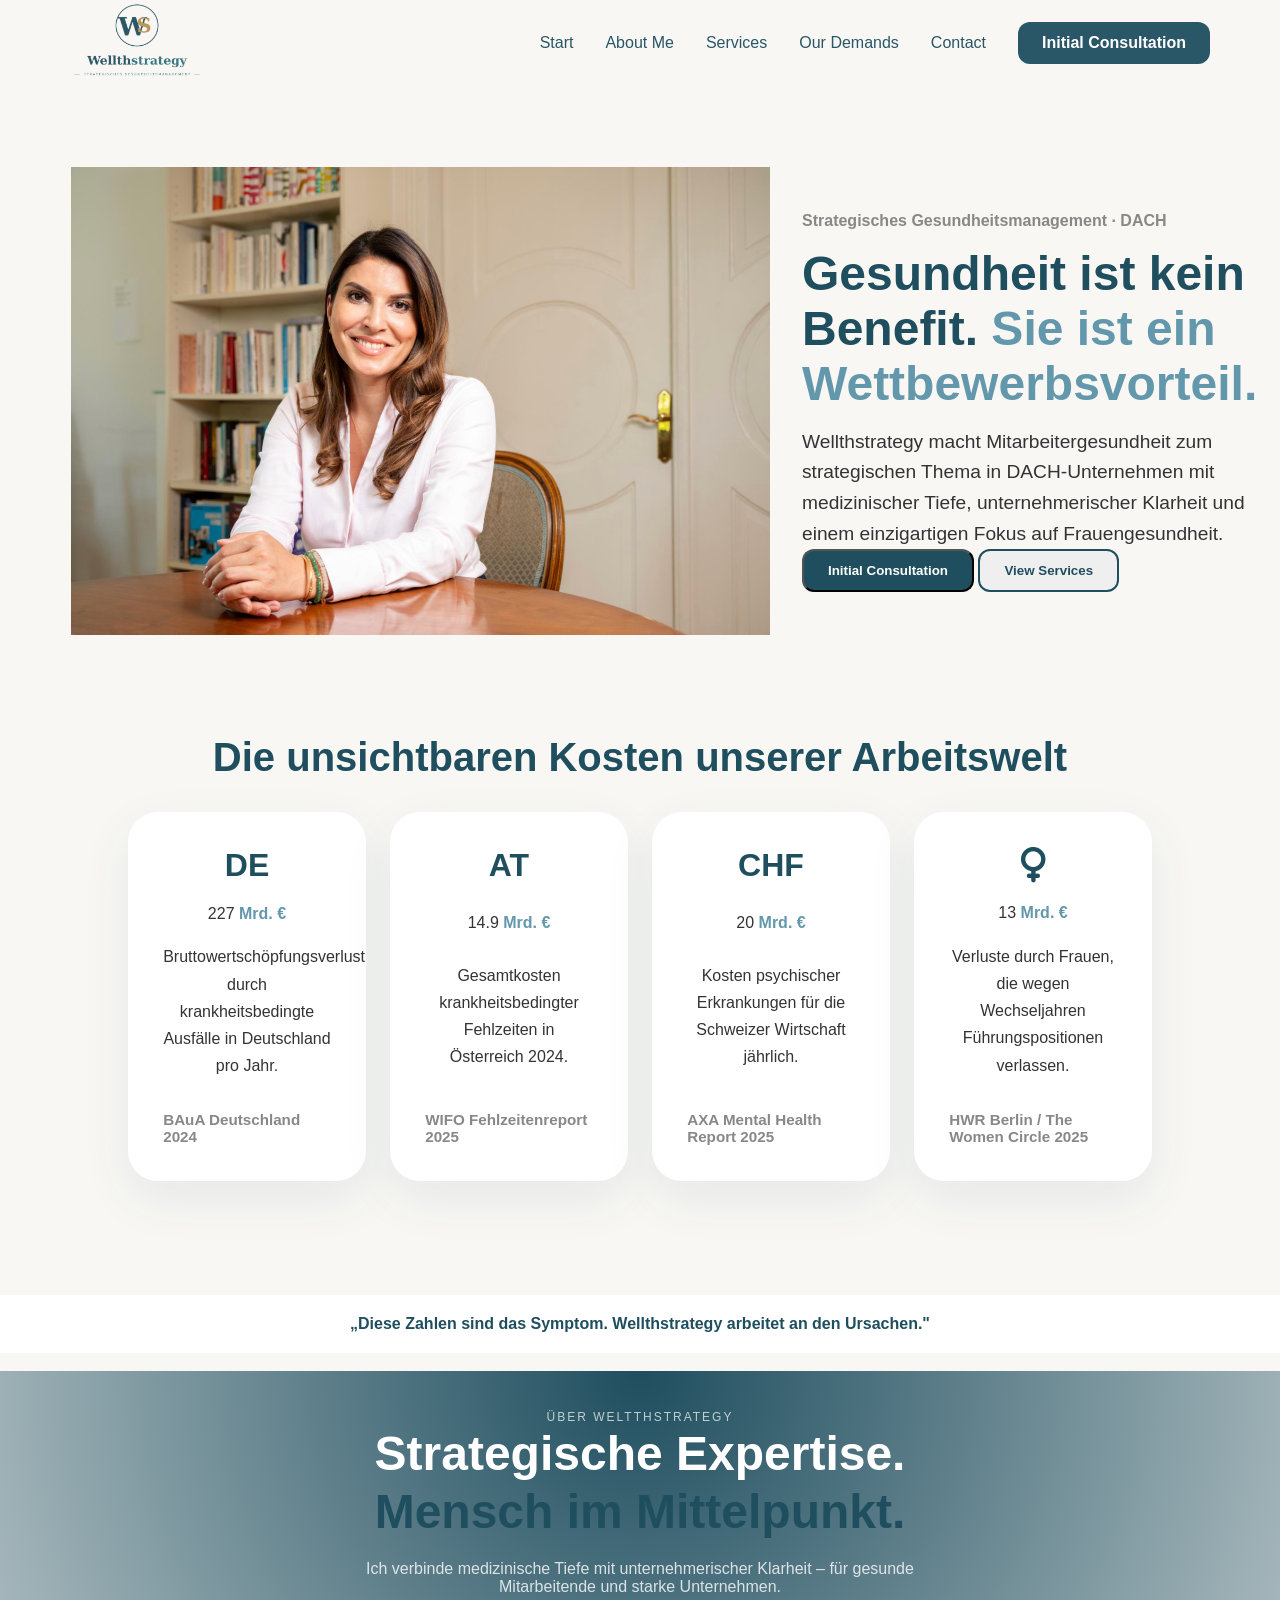
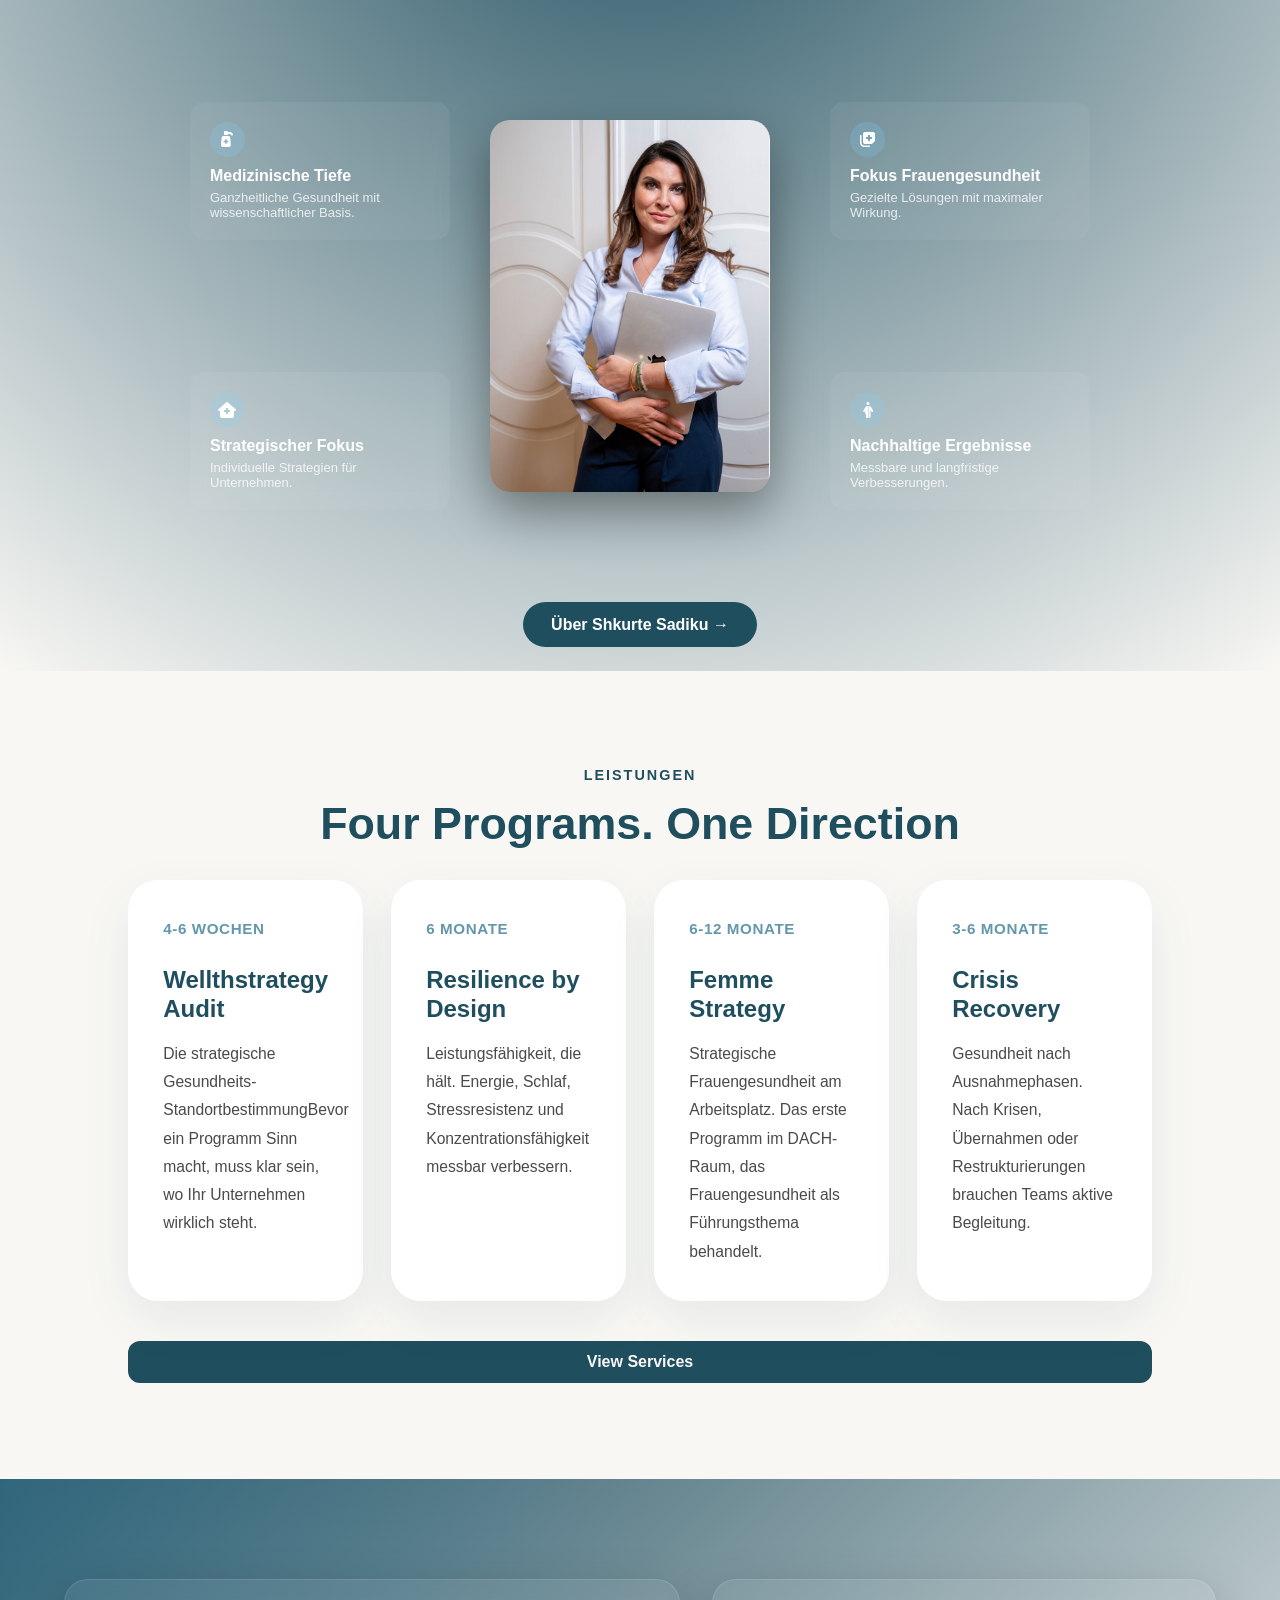
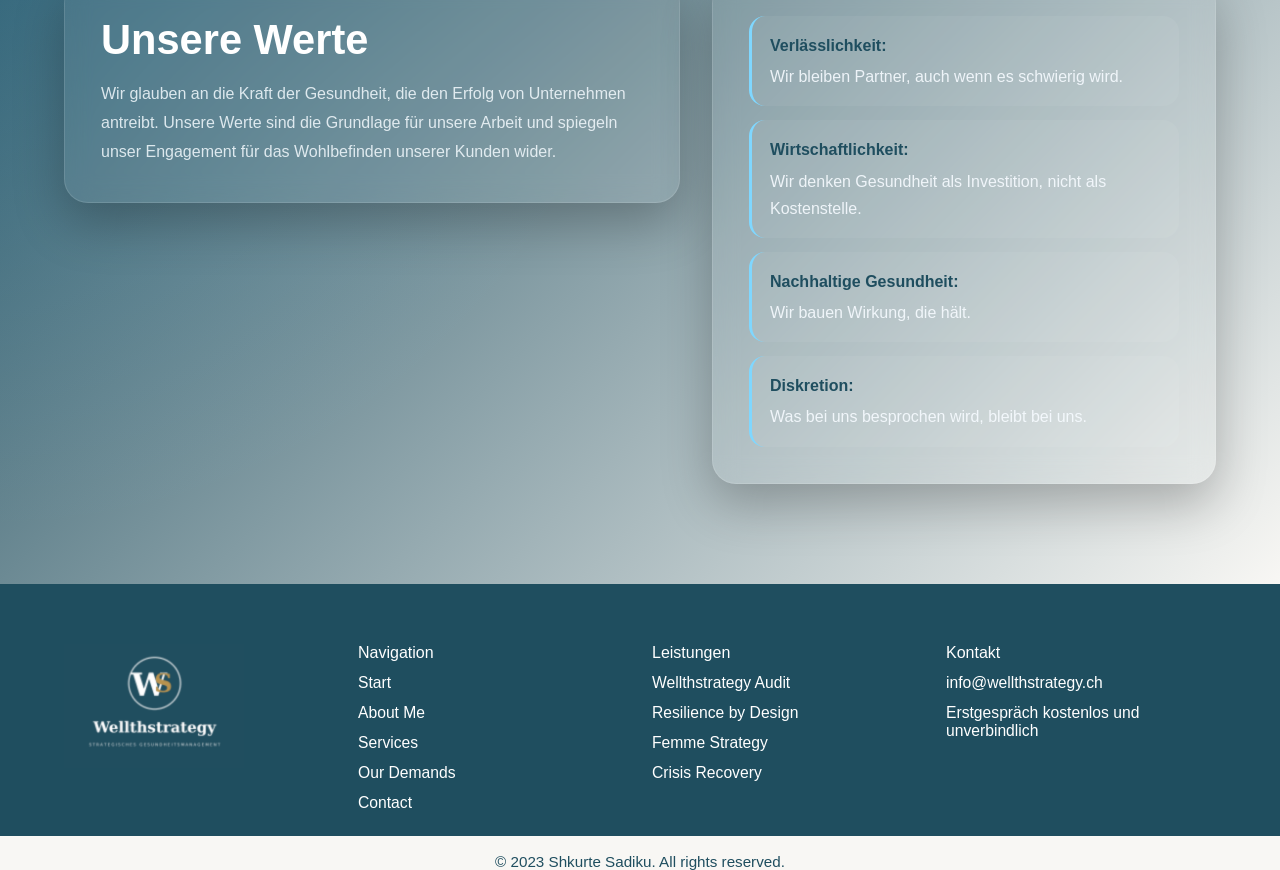
==== index.html @ 1898e566 "finished the start page" ====
<!DOCTYPE html>
<html lang="en">
<head>
    <meta charset="UTF-8">
    <meta name="viewport" content="width=device-width, initial-scale=1.0">
    <title>WellthStrategy</title>
    <link rel="stylesheet" href="./css/style.css">
     <link rel="preconnect" href="https://fonts.googleapis.com">
  <link rel="preconnect" href="https://fonts.gstatic.com" crossorigin>
  <link
    href="https://fonts.googleapis.com/css2?family=Inter:wght@400;500;600;700;800&display=swap"
    rel="stylesheet"
  >
  <link
    rel="stylesheet"
    href="https://cdnjs.cloudflare.com/ajax/libs/font-awesome/6.5.1/css/all.min.css"
  />
</head>
<body>
   <main id="start">
     <header class="header"> 
        <div class="logo">
            <img src="./images/Screenshot 2026-07-01 at 15.23.48.png" alt="Logo">
        </div>
        <div class="navBar">
            <div class="container">
                <div class="row">
                    <div class="col">
                        <a href="./index.html">Start</a>
                        <a href="./about.html">About Me</a>               
                        <a href="./services.html">Services</a>
                        <a href="./demands.html">Our Demands</a>
                        <a href="./contact.html">Contact</a>

                    <a href="./contact.html" class="btn">Initial Consultation</a>
                    </div>
                </div>
            </div>
        </div>
    </header>

    
    <section class="introduction">
        <div class="container">
            <div class="row">
                <div class="col">
                    <a href="./index.html"><img src="./images/Screenshot 2026-07-01 at 15.15.22.png" alt="Introduction Image"></a>
                    
                </div>
                <div class="col">
                    <h2>Strategisches Gesundheitsmanagement · DACH</h2>
                    <h1>Gesundheit ist kein Benefit.
                        <span>Sie ist ein Wettbewerbsvorteil.</span>
                    </h1>
                    <p>Wellthstrategy macht Mitarbeitergesundheit zum strategischen
                        Thema in DACH-Unternehmen mit medizinischer Tiefe,
                        unternehmerischer Klarheit und einem einzigartigen Fokus auf
                        Frauengesundheit.</p>
                    <button href="./contact.html" class="btn">Initial Consultation</button>
                    <button href="./services.html" class="btnn">View Services</button>

                </div>
            </div>
        </div>
    </section>

    <section class="causes">
        <div class="conatiner">

            <h2> Die unsichtbaren Kosten unserer Arbeitswelt</h2>

            <div class="row">
                <div class="col">
                    <h2>DE</h2>
                    <p>227 <span>Mrd. €</span></p>
                    <p>Bruttowertschöpfungsverlust durch krankheitsbedingte Ausfälle in Deutschland pro Jahr. </p>
                    <h6>BAuA Deutschland 2024 </h6>
                </div>
                <div class="col">
                    <h2>AT</h2>
                    <p>14.9 <span>Mrd. €</span></p>
                    <p>Gesamtkosten krankheitsbedingter Fehlzeiten in Österreich 2024. </p>
                    <h6>WIFO Fehlzeitenreport 2025 </h6>
                </div>
                <div class="col">
                    <h2>CHF</h2>
                    <p>20 <span>Mrd. €</span></p>
                    <p>Kosten psychischer Erkrankungen für die Schweizer Wirtschaft jährlich. </p>
                    <h6>AXA Mental Health Report 2025 </h6>
                </div>
                <div class="col">
                   <i class="fa-solid fa-venus"></i>
                    <p>13 <span>Mrd. €</span></p>
                    <p>Verluste durch Frauen, die wegen Wechseljahren Führungspositionen verlassen.</p>
                    <h6>HWR Berlin / The Women Circle 2025</h6>
                </div>
            </div>
        </div>
    </section>

    <br><span class="line">„Diese Zahlen sind das Symptom. Wellthstrategy arbeitet an den Ursachen."</span><br>



    <section class="hero">
  <div class="hero__container">

    <div class="hero__top">
      <span class="small-title">ÜBER WELTTHSTRATEGY</span>
      <h1>
        Strategische Expertise.<br />
        <span>Mensch im Mittelpunkt.</span>
      </h1>
      <p>
        Ich verbinde medizinische Tiefe mit unternehmerischer Klarheit –
        für gesunde Mitarbeitende und starke Unternehmen.
      </p>
    </div>

    <div class="hero__center">

   
      <div class="card card--leftTop">
        <div class="icon"><i class="fa-solid fa-pump-medical"></i></div>
        <h3>Medizinische Tiefe</h3>
        <p>Ganzheitliche Gesundheit mit wissenschaftlicher Basis.</p>
      </div>

     
      <div class="card card--leftBottom">
        <div class="icon"><i class="fa-solid fa-house-medical"></i></div>
        <h3>Strategischer Fokus</h3>
        <p>Individuelle Strategien für Unternehmen.</p>
      </div>

   
      <div class="hero__image">
        <img src="./images/Screenshot 2026-07-01 at 15.15.49.png" alt="person" />
      </div>

    
      <div class="card card--rightTop">
        <div class="icon"><i class="fa-solid fa-notes-medical"></i></div>
        <h3>Fokus Frauengesundheit</h3>
        <p>Gezielte Lösungen mit maximaler Wirkung.</p>
      </div>

     
      <div class="card card--rightBottom">
        <div class="icon"><i class="fa-solid fa-person-half-dress"></i></div>
        <h3>Nachhaltige Ergebnisse</h3>
        <p>Messbare und langfristige Verbesserungen.</p>
      </div>

    </div>

    <div class="hero__bottom">
      <a href="./about.html" class="btn">  Über Shkurte Sadiku →</a>
    </div>

  </div>
</section>


<section class="services">
    <h6>Leistungen</h6>
    <div class="container">
        <h2>Four Programs. One Direction</h2>

        <div class="row">
            <div class="col">
                <p>4-6 Wochen</p>
                <h4>Wellthstrategy Audit</h4>
                <p>Die strategische Gesundheits-StandortbestimmungBevor ein Programm Sinn macht, muss klar sein, wo Ihr Unternehmen wirklich steht.</p>
            </div>
            <div class="col">
                <p>6 Monate</p>
                <h4>Resilience by Design</h4>
                <p>Leistungsfähigkeit, die hält. Energie, Schlaf, Stressresistenz und Konzentrationsfähigkeit messbar verbessern.</p>
            </div>
            <div class="col">
                <p>6-12 Monate</p>
                <h4>Femme Strategy</h4>
                <p>Strategische Frauengesundheit am Arbeitsplatz. Das erste Programm im DACH-Raum, das Frauengesundheit als Führungsthema behandelt.</p>
            </div>
            <div class="col">
                <p>3-6 Monate</p>
                <h4>Crisis Recovery</h4>
                <p>Gesundheit nach Ausnahmephasen. Nach Krisen, Übernahmen oder Restrukturierungen brauchen Teams aktive Begleitung.</p>
            </div>
        </div>

        <div class="button">
            <a href="./services.html" class="btn">View Services</a>
        </div>
    </div>

</section>


    <section class="values">
        <div class="container">
            <div class="row">
                <div class="col">
                    <h2>Unsere Werte</h2>
                    <p>Wir glauben an die Kraft der Gesundheit, die den Erfolg von Unternehmen antreibt. Unsere Werte sind die Grundlage für unsere Arbeit und spiegeln unser Engagement für das Wohlbefinden unserer Kunden wider.</p>
                </div>
                <div class="col">
                    <ul>
                        <li><strong>Verlässlichkeit:</strong>Wir bleiben Partner, auch wenn es schwierig wird.</li>
                        <li><strong>Wirtschaftlichkeit:</strong> Wir denken Gesundheit als Investition, nicht als Kostenstelle.</li>
                        <li><strong>Nachhaltige Gesundheit:</strong> Wir bauen Wirkung, die hält.</li>
                        <li><strong>Diskretion:</strong> Was bei uns besprochen wird, bleibt bei uns.</li>
                    </ul>
                </div>
            </div>
        </div>
    </section>


    <footer>
        <div class="container">
            <div class="row">
                <div class="col">
                    <img src="./images/Screenshot 2026-07-01 at 18.29.43.png" alt="Logo">
                </div>
                <div class="col">Navigation
                    <a href="./index.html">Start</a>
                    <a href="./about.html">About Me</a>               
                    <a href="./services.html">Services</a>
                    <a href="./demands.html">Our Demands</a>
                    <a href="./contact.html">Contact</a>


                </div>
                <div class="col">Leistungen 
                    <a href="./services.html">Wellthstrategy Audit</a>
                    <a href="./services.html">Resilience by Design</a>               
                    <a href="./services.html">Femme Strategy</a>
                    <a href="./services.html">Crisis Recovery</a>
                </div>
                <div class="col">Kontakt
                    <p>info@wellthstrategy.ch</p>
                    <p>Erstgespräch kostenlos und unverbindlich</p>
                </div>
            </div>
        </div>



      
    </footer>
      <div class="rights">
            <p>&copy; 2023 Shkurte Sadiku. All rights reserved.</p>
        </div>

   </main>



</body>
</html>
---- css/style.css ----
* {
  font-family: "Satoshi", sans-serif;
  margin: 0;
  padding: 0;
  box-sizing: border-box;
}

#start {
  background-color: #f8f7f4;
}
#start .header {
  display: flex;
  justify-content: space-between;
  align-items: center;
  position: sticky;
  top: 0;
  z-index: 1000;
  background-color: #f8f7f4;
  opacity: 0.95;
}
#start .header .logo {
  margin-left: 70px;
  width: 130px;
  height: 85px;
}
#start .header .logo img {
  width: 100%;
  height: 100%;
}
#start .header .navBar .col {
  display: flex;
  align-items: center;
  justify-content: space-between;
  gap: 2rem;
  margin-right: 70px;
}
#start .header .navBar a {
  text-decoration: none;
  color: #1f4e5f;
  font-weight: 500;
  transition: color 0.3s ease;
  position: relative;
  display: inline-block;
}
#start .header .navBar a::after {
  content: "";
  position: absolute;
  bottom: -2px;
  left: 50%;
  width: 0;
  height: 2px;
  background-color: #1c4858;
  transition: all 0.3s ease;
  transform: translateX(-50%);
}
#start .header .navBar a:hover {
  color: #1c4858;
}
#start .header .navBar a:hover::after {
  width: 100%;
}
#start .header .navBar .btn {
  display: inline-block;
  padding: 12px 24px;
  background-color: #1f4e5f;
  color: #fff;
  border-radius: 12px;
  text-decoration: none;
  font-weight: 600;
  transition: all 0.3s ease;
}
#start .header .navBar .btn:hover {
  background-color: #1c4858;
  color: #fff;
  transform: translateY(-2px);
}

.introduction .container {
  padding: 0 70px;
}
.introduction .container .row {
  display: flex;
  justify-content: space-between;
  align-items: center;
  gap: 2rem;
  margin-top: 5rem;
}
.introduction .container .row .col {
  flex: 1;
}
.introduction .container .row .col h2 {
  font-size: 16px;
  color: #898787;
  margin-bottom: 1rem;
}
.introduction .container .row .col h1 {
  font-size: 3rem;
  color: #1f4e5f;
  margin-bottom: 1rem;
}
.introduction .container .row .col h1 span {
  color: #6397ab;
}
.introduction .container .row .col p {
  font-size: 1.2rem;
  color: #333;
  line-height: 1.6;
}
.introduction .container .row .col .btn {
  display: inline-block;
  padding: 12px 24px;
  background-color: #1f4e5f;
  color: #fff;
  border-radius: 12px;
  text-decoration: none;
  font-weight: 600;
  transition: all 0.3s ease;
}
.introduction .container .row .col .btn:hover {
  background-color: #1c4858;
  color: #fff;
  transform: translateY(-2px);
}
.introduction .container .row .col .btnn {
  border: 2px solid #1f4e5f;
  color: #1f4e5f;
  padding: 12px 24px;
  border-radius: 12px;
  text-decoration: none;
  font-weight: 600;
  transition: all 0.3s ease;
}
.introduction .container .row .col .btnn:hover {
  background-color: #1c4858;
  color: #fff;
  transform: translateY(-2px);
}
.introduction .container .row img {
  width: 700px;
  height: 470px;
}

.causes {
  background-color: #f8f7f4;
  padding: 6rem 0;
}
.causes .conatiner {
  width: 80%;
  margin: 0 auto;
}
.causes .conatiner h2 {
  font-size: 2.5rem;
  color: #1f4e5f;
  text-align: center;
  margin-bottom: 2rem;
}
.causes .conatiner .row {
  display: grid;
  grid-template-columns: repeat(4, minmax(0, 1fr));
  gap: 1.5rem;
}
.causes .conatiner .row .col {
  background: #ffffff;
  border-radius: 30px;
  padding: 2.2rem;
  box-shadow: 0 18px 50px rgba(31, 78, 95, 0.08);
  min-height: 280px;
  display: flex;
  flex-direction: column;
  justify-content: space-between;
  transition: transform 0.3s ease, box-shadow 0.3s ease;
}
.causes .conatiner .row .col:hover {
  transform: translateY(-8px);
  box-shadow: 0 26px 60px rgba(31, 78, 95, 0.12);
}
.causes .conatiner .row .col i {
  font-size: 2.2rem;
  color: #1f4e5f;
  margin-bottom: 1rem;
  text-align: center;
}
.causes .conatiner .row .col h2 {
  font-size: 2rem;
  color: #1f4e5f;
  margin-bottom: 1rem;
}
.causes .conatiner .row .col p {
  font-size: 1rem;
  color: #333;
  line-height: 1.7;
  margin-bottom: 1rem;
  text-align: center;
}
.causes .conatiner .row .col p span {
  color: #6397ab;
  font-weight: 700;
}
.causes .conatiner .row .col h6 {
  font-size: 0.95rem;
  color: #898787;
  margin-top: 1rem;
}

.services {
  background-color: #f8f7f4;
  padding: 6rem 0;
}
.services h6 {
  font-size: 0.9rem;
  color: #1f4e5f;
  text-transform: uppercase;
  letter-spacing: 2px;
  margin-bottom: 1rem;
  text-align: center;
}
.services .container {
  width: 80%;
  margin: 0 auto;
}
.services .container .button a {
  text-decoration: none;
  color: #f8f7f4;
  background-color: #1f4e5f;
  padding: 12px 24px;
  border-radius: 12px;
  font-weight: 600;
  transition: all 0.3s ease;
  display: grid;
  justify-items: center;
  margin-top: 40px;
}
.services .container .button a:hover {
  background-color: #1c4858;
  color: #fff;
  transform: translateY(-2px);
}
.services .container h2 {
  font-size: 2.8rem;
  color: #1f4e5f;
  margin-bottom: 2rem;
  text-align: center;
  line-height: 1.1;
}
.services .container .row {
  display: grid;
  grid-template-columns: repeat(4, minmax(0, 1fr));
  gap: 1.75rem;
  margin-top: 2rem;
}
.services .container .row .col {
  background: #ffffff;
  border-radius: 30px;
  padding: 2.2rem;
  box-shadow: 0 18px 50px rgba(31, 78, 95, 0.08);
  transition: transform 0.3s ease, box-shadow 0.3s ease;
  display: flex;
  flex-direction: column;
  gap: 1rem;
}
.services .container .row .col:hover {
  transform: translateY(-8px);
  box-shadow: 0 26px 60px rgba(31, 78, 95, 0.12);
}
.services .container .row .col p:first-of-type {
  color: #6397ab;
  font-weight: 700;
  font-size: 0.95rem;
  letter-spacing: 0.6px;
  text-transform: uppercase;
  margin-bottom: 0.5rem;
}
.services .container .row .col h4 {
  color: #1f4e5f;
  font-size: 1.5rem;
  margin: 0;
  line-height: 1.2;
}
.services .container .row .col p {
  color: #4a4a4a;
  line-height: 1.8;
  font-size: 0.98rem;
  margin: 0;
}

.line {
  color: #1f4e5f;
  background-color: #fff;
  padding: 20px 0;
  display: flex;
  justify-content: center;
  align-items: center;
  font-weight: 600;
}
.line span {
  font-size: 1.2rem;
  color: #1f4e5f;
}

.hero {
  background: radial-gradient(circle at top, #1f4e5f, #f8f7f4);
  color: white;
  min-height: 100vh;
  display: flex;
  align-items: center;
  justify-content: center;
  padding: 20px;
}
.hero__container {
  max-width: 1400px;
  margin: 0 auto;
  text-align: center;
}
.hero__top {
  margin-bottom: 60px;
}
.hero__top .small-title {
  letter-spacing: 2px;
  font-size: 12px;
  opacity: 0.7;
}
.hero__top h1 {
  font-size: 48px;
  line-height: 1.2;
}
.hero__top h1 span {
  color: #1f4e5f;
}
.hero__top p {
  max-width: 600px;
  margin: 20px auto;
  opacity: 0.8;
}
.hero__center {
  position: relative;
  display: grid;
  grid-template-columns: 1fr 300px 1fr;
  grid-template-rows: 1fr 1fr;
  align-items: center;
  gap: 40px;
  min-height: 500px;
}
.hero__image {
  grid-column: 2;
  grid-row: 1/span 2;
  position: relative;
  z-index: 2;
}
.hero__image img {
  display: flex;
  justify-content: center;
  align-items: center;
  width: 280px;
  border-radius: 20px;
  box-shadow: 0 20px 50px rgba(0, 0, 0, 0.4);
}
.hero .card {
  background: rgba(255, 255, 255, 0.06);
  padding: 20px;
  border-radius: 14px;
  text-align: left;
  backdrop-filter: blur(10px);
  max-width: 260px;
}
.hero .card h3 {
  margin: 10px 0 5px;
  font-size: 16px;
}
.hero .card p {
  font-size: 13px;
  opacity: 0.8;
}
.hero .card .icon {
  width: 35px;
  height: 35px;
  border-radius: 50%;
  background: rgba(127, 211, 255, 0.2);
  display: flex;
  align-items: center;
  justify-content: center;
}
.hero .card--leftTop {
  grid-column: 1;
  grid-row: 1;
}
.hero .card--leftBottom {
  grid-column: 1;
  grid-row: 2;
}
.hero .card--rightTop {
  grid-column: 3;
  grid-row: 1;
}
.hero .card--rightBottom {
  grid-column: 3;
  grid-row: 2;
}
.hero__bottom {
  margin-top: 60px;
}
.hero__bottom .btn {
  text-decoration: none;
  color: #fff;
  background: #1f4e5f;
  border: none;
  padding: 14px 28px;
  border-radius: 30px;
  font-weight: bold;
  cursor: pointer;
  transition: 0.3s;
}
.hero__bottom .btn:hover {
  background: #1c4858;
}

.values {
  padding: 100px 0;
  position: relative;
  background: linear-gradient(135deg, #1f4e5f 0%, #f8f7f4 100%);
  color: #f6fbff;
  overflow: hidden;
}
.values::before {
  content: "";
  position: absolute;
  inset: 0;
  background: radial-gradient(circle at top left, rgba(127, 211, 255, 0.18), transparent 45%);
  pointer-events: none;
}
.values .container {
  position: relative;
  z-index: 1;
  max-width: 1200px;
  margin: 0 auto;
  padding: 0 24px;
}
.values .row {
  display: grid;
  grid-template-columns: 1.1fr 0.9fr;
  gap: 32px;
  align-items: start;
}
.values .col {
  background: rgba(255, 255, 255, 0.06);
  border: 1px solid rgba(255, 255, 255, 0.12);
  border-radius: 24px;
  padding: 36px;
  backdrop-filter: blur(12px);
  box-shadow: 0 20px 50px rgba(0, 0, 0, 0.25);
}
.values h2 {
  margin-bottom: 16px;
  font-size: clamp(2rem, 3.4vw, 2.6rem);
  font-weight: 700;
  color: #ffffff;
}
.values p {
  margin: 0;
  font-size: 1rem;
  line-height: 1.8;
  color: rgba(246, 251, 255, 0.84);
}
.values ul {
  list-style: none;
  padding: 0;
  margin: 0;
  display: grid;
  gap: 14px;
}
.values li {
  padding: 16px 18px;
  border-radius: 16px;
  background: rgba(255, 255, 255, 0.05);
  border-left: 3px solid #7fd7ff;
  color: rgba(246, 251, 255, 0.9);
  line-height: 1.7;
}
.values li strong {
  display: block;
  margin-bottom: 4px;
  color: #1f4e5f;
  font-weight: 700;
}

footer {
  background: #1f4e5f;
  color: #ffffff;
  padding: 60px 0 24px;
}
footer .container {
  max-width: 1200px;
  margin: 0 auto;
  padding: 0 24px;
}
footer .row {
  display: grid;
  grid-template-columns: repeat(4, minmax(0, 1fr));
  gap: 24px;
  align-items: start;
}
footer .col {
  display: flex;
  flex-direction: column;
  gap: 12px;
}
footer .col img {
  max-width: 180px;
  height: auto;
  display: block;
}
footer .col a,
footer .col p {
  color: #ffffff;
  text-decoration: none;
  font-size: 0.98rem;
}
footer .col a:hover {
  text-decoration: underline;
}
footer .col > a {
  display: block;
}
footer .col > p {
  margin: 0;
}

.rights {
  border-top: 1px solid rgba(255, 255, 255, 0.18);
  background-color: #f8f7f4;
  padding-top: 16px;
  text-align: center;
}
.rights p {
  margin: 0;
  color: #1f4e5f;
  font-size: 0.95rem;
}

/*# sourceMappingURL=style.css.map */
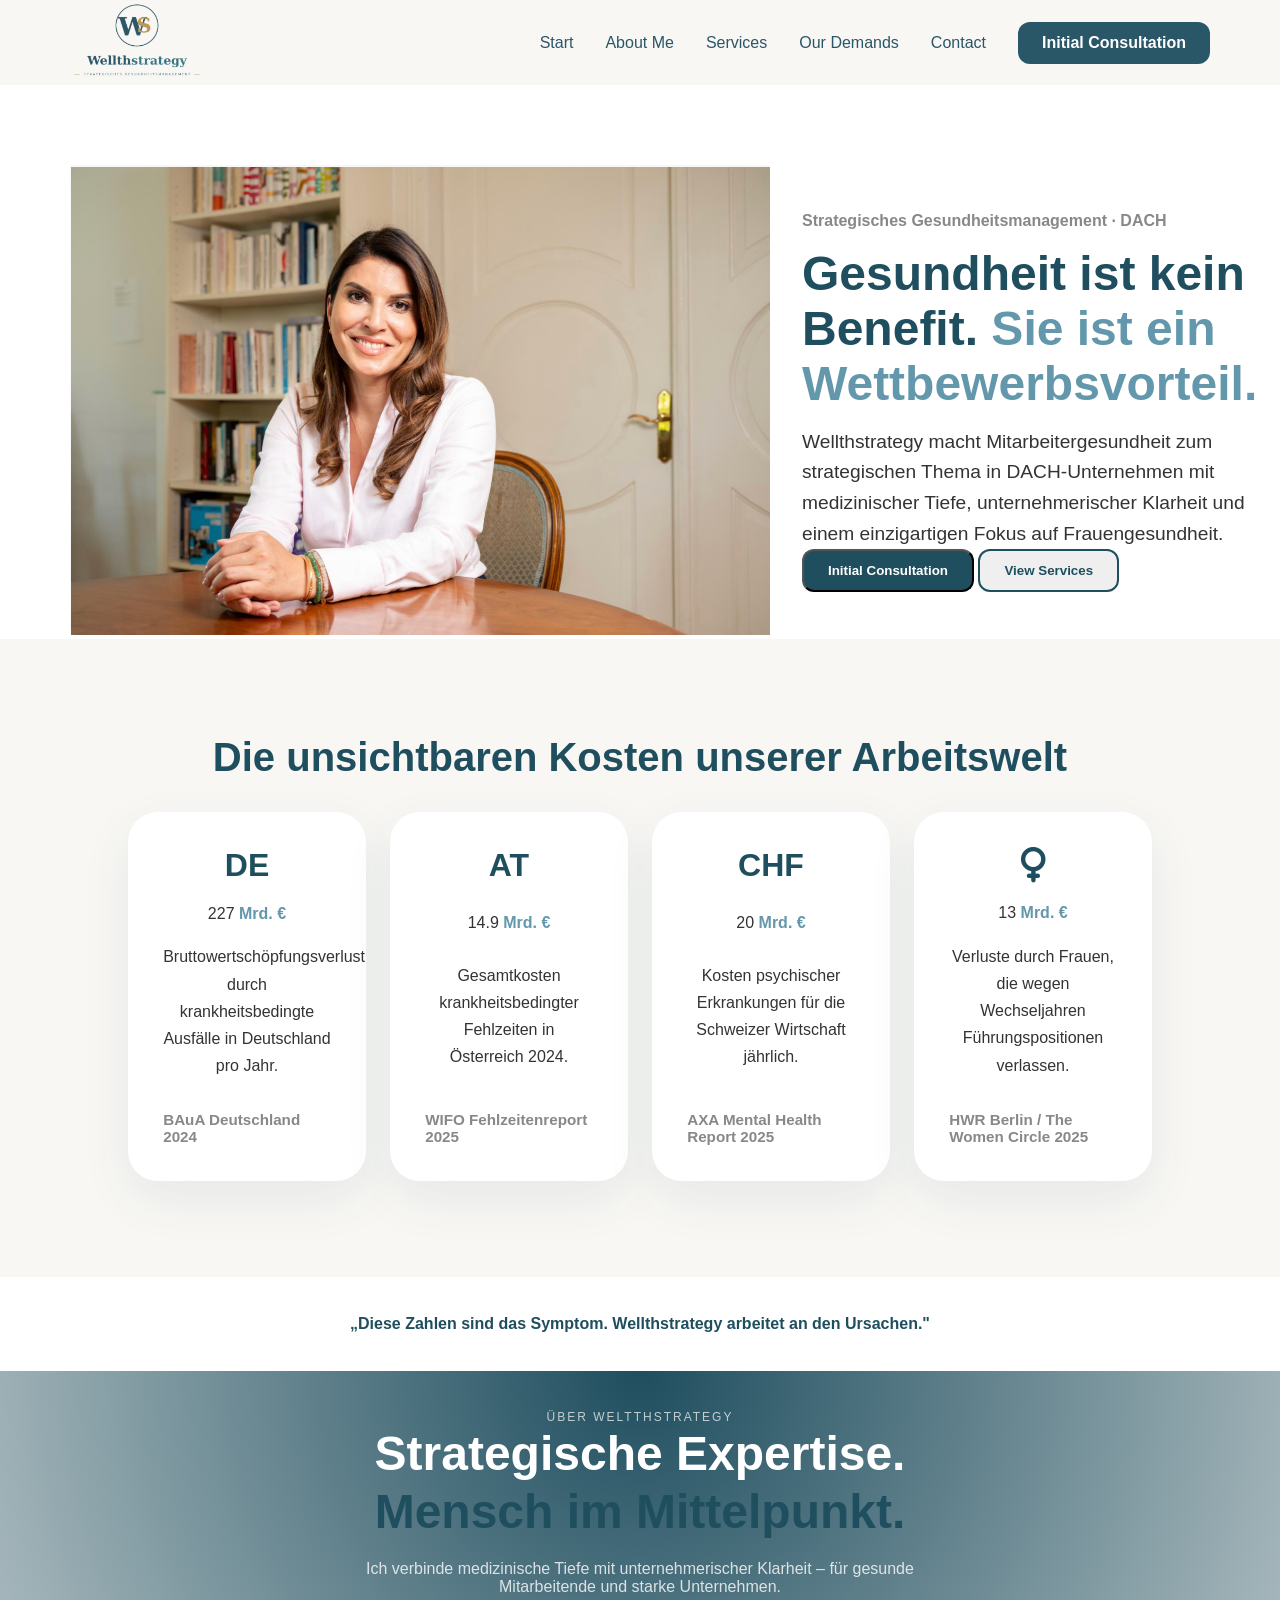
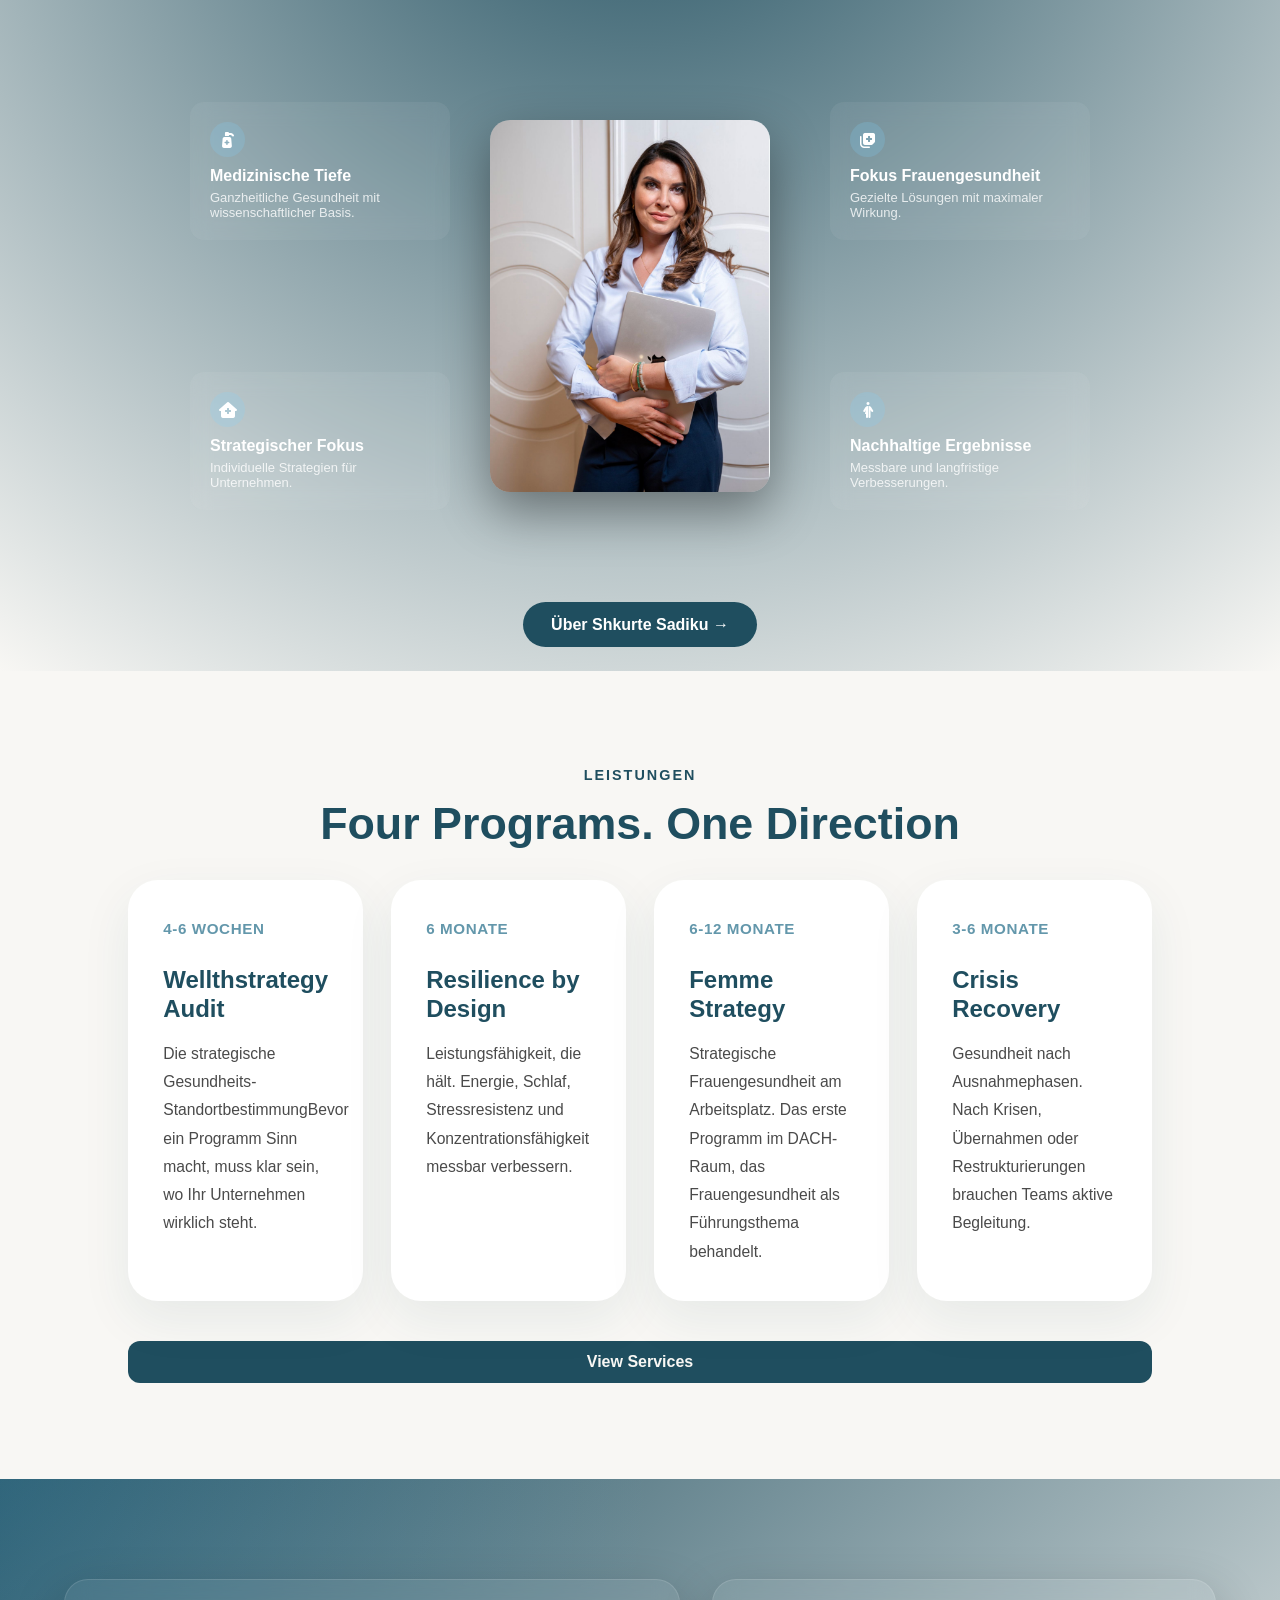
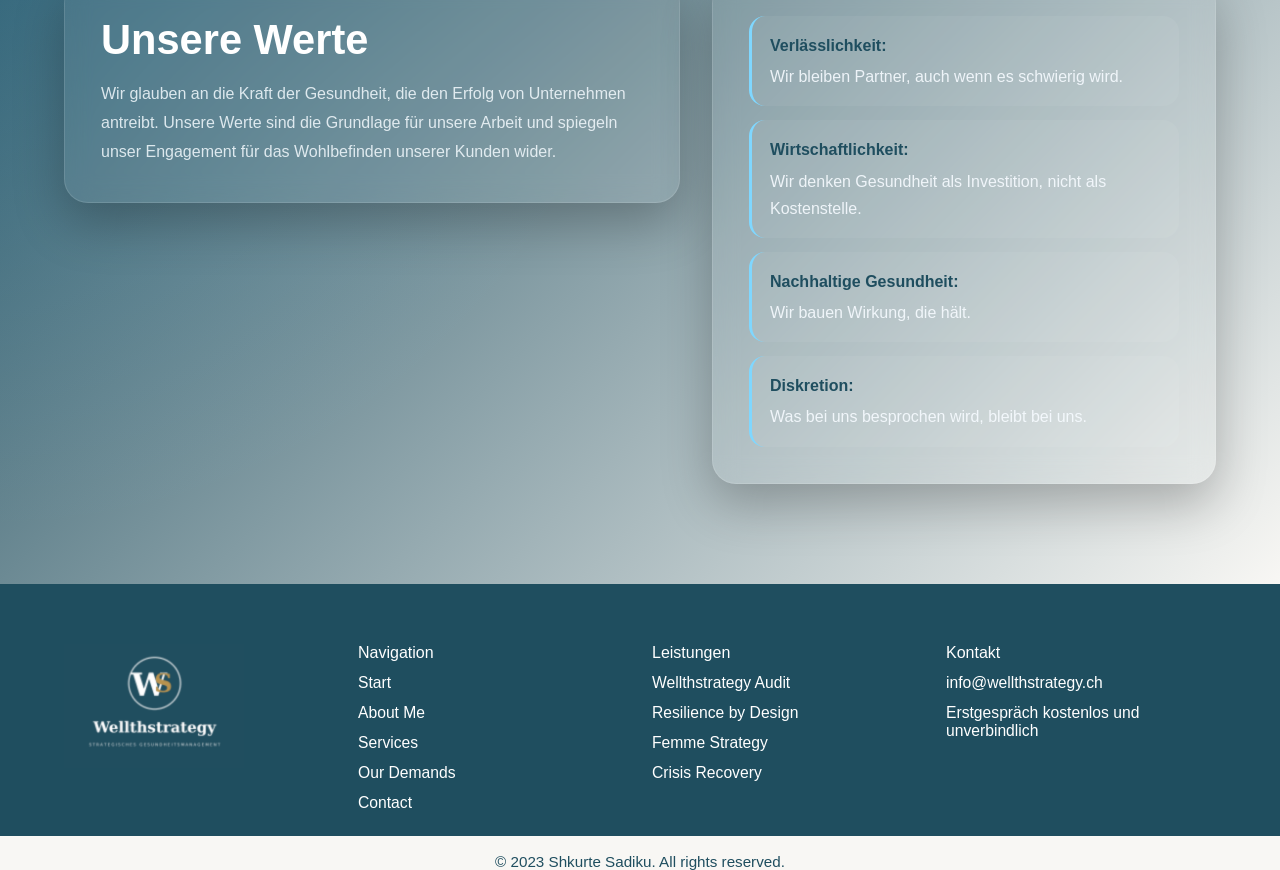
==== commit 0d8b5132: "finished about page" ====
--- a/index.html
+++ b/index.html
@@ -22,6 +22,10 @@
         <div class="logo">
             <img src="./images/Screenshot 2026-07-01 at 15.23.48.png" alt="Logo">
         </div>
+        <input type="checkbox" id="menu-toggle" class="menu-checkbox">
+        <label for="menu-toggle" class="menu-toggle" aria-label="Open navigation">
+            <i class="fa-solid fa-bars"></i>
+        </label>
         <div class="navBar">
             <div class="container">
                 <div class="row">
@@ -259,4 +263,4 @@
 
 
 </body>
-</html>+</html>
--- a/css/style.css
+++ b/css/style.css
@@ -5,10 +5,7 @@
   box-sizing: border-box;
 }
 
-#start {
-  background-color: #f8f7f4;
-}
-#start .header {
+.header {
   display: flex;
   justify-content: space-between;
   align-items: center;
@@ -17,24 +14,23 @@
   z-index: 1000;
   background-color: #f8f7f4;
   opacity: 0.95;
-}
-#start .header .logo {
-  margin-left: 70px;
+  padding: 0 70px;
+}
+.header .logo {
   width: 130px;
   height: 85px;
 }
-#start .header .logo img {
+.header .logo img {
   width: 100%;
   height: 100%;
 }
-#start .header .navBar .col {
+.header .navBar .col {
   display: flex;
   align-items: center;
   justify-content: space-between;
   gap: 2rem;
-  margin-right: 70px;
-}
-#start .header .navBar a {
+}
+.header .navBar a {
   text-decoration: none;
   color: #1f4e5f;
   font-weight: 500;
@@ -42,7 +38,7 @@
   position: relative;
   display: inline-block;
 }
-#start .header .navBar a::after {
+.header .navBar a::after {
   content: "";
   position: absolute;
   bottom: -2px;
@@ -53,13 +49,13 @@
   transition: all 0.3s ease;
   transform: translateX(-50%);
 }
-#start .header .navBar a:hover {
+.header .navBar a:hover {
   color: #1c4858;
 }
-#start .header .navBar a:hover::after {
+.header .navBar a:hover::after {
   width: 100%;
 }
-#start .header .navBar .btn {
+.header .navBar .btn {
   display: inline-block;
   padding: 12px 24px;
   background-color: #1f4e5f;
@@ -69,10 +65,21 @@
   font-weight: 600;
   transition: all 0.3s ease;
 }
-#start .header .navBar .btn:hover {
+.header .navBar .btn:hover {
   background-color: #1c4858;
   color: #fff;
   transform: translateY(-2px);
+}
+
+.menu-checkbox {
+  display: none;
+}
+
+.menu-toggle {
+  display: none;
+  color: #1f4e5f;
+  cursor: pointer;
+  font-size: 1.7rem;
 }
 
 .introduction .container {
@@ -536,4 +543,599 @@
   font-size: 0.95rem;
 }
 
+@media (max-width: 1100px) {
+  .header {
+    padding: 0 32px;
+  }
+  .header .navBar .col {
+    gap: 1.2rem;
+  }
+  .header .navBar .btn {
+    padding: 10px 18px;
+  }
+  .introduction .container {
+    padding: 0 32px;
+  }
+  .introduction .container .row img {
+    width: 100%;
+    max-width: 560px;
+    height: auto;
+  }
+  .causes .conatiner,
+  .services .container {
+    width: 90%;
+  }
+  .causes .conatiner .row,
+  .services .container .row {
+    grid-template-columns: repeat(2, minmax(0, 1fr));
+  }
+  .hero__center {
+    grid-template-columns: 1fr 260px 1fr;
+    gap: 24px;
+  }
+}
+@media (max-width: 768px) {
+  .header {
+    padding: 0 20px;
+    min-height: 76px;
+  }
+  .header .logo {
+    width: 105px;
+    height: 68px;
+  }
+  .header .menu-toggle {
+    display: flex;
+    align-items: center;
+    justify-content: center;
+    width: 44px;
+    height: 44px;
+    border: 1px solid rgba(31, 78, 95, 0.18);
+    border-radius: 10px;
+    background: #ffffff;
+  }
+  .header .navBar {
+    position: absolute;
+    top: 100%;
+    left: 0;
+    width: 100%;
+    background: #f8f7f4;
+    box-shadow: 0 18px 38px rgba(31, 78, 95, 0.12);
+    max-height: 0;
+    overflow: hidden;
+    transition: max-height 0.3s ease;
+  }
+  .header .navBar .container,
+  .header .navBar .row {
+    width: 100%;
+  }
+  .header .navBar .col {
+    flex-direction: column;
+    align-items: stretch;
+    gap: 0;
+    padding: 12px 20px 22px;
+  }
+  .header .navBar a {
+    width: 100%;
+    padding: 14px 0;
+    border-bottom: 1px solid rgba(31, 78, 95, 0.12);
+  }
+  .header .navBar a::after {
+    display: none;
+  }
+  .header .navBar .btn {
+    margin-top: 12px;
+    text-align: center;
+    border-bottom: 0;
+  }
+  .header .menu-checkbox:checked ~ .navBar {
+    max-height: 430px;
+  }
+  .introduction .container {
+    padding: 0 20px;
+  }
+  .introduction .container .row {
+    flex-direction: column;
+    align-items: flex-start;
+    margin-top: 2.5rem;
+  }
+  .introduction .container .row .col {
+    width: 100%;
+  }
+  .introduction .container .row .col h1 {
+    font-size: 2.2rem;
+  }
+  .introduction .container .row .col p {
+    font-size: 1rem;
+  }
+  .introduction .container .row .col .btn,
+  .introduction .container .row .col .btnn {
+    display: block;
+    width: 100%;
+    margin-top: 12px;
+    text-align: center;
+  }
+  .introduction .container .row img {
+    width: 100%;
+    height: auto;
+  }
+  .causes,
+  .services {
+    padding: 4rem 0;
+  }
+  .causes .conatiner {
+    width: 90%;
+  }
+  .causes .conatiner h2 {
+    font-size: 2rem;
+  }
+  .causes .conatiner .row {
+    grid-template-columns: 1fr;
+  }
+  .causes .conatiner .row .col {
+    min-height: auto;
+    padding: 1.6rem;
+    border-radius: 20px;
+  }
+  .services .container {
+    width: 90%;
+  }
+  .services .container h2 {
+    font-size: 2rem;
+  }
+  .services .container .row {
+    grid-template-columns: 1fr;
+  }
+  .services .container .row .col {
+    padding: 1.6rem;
+    border-radius: 20px;
+  }
+  .line {
+    padding: 16px 20px;
+    text-align: center;
+  }
+  .hero {
+    min-height: auto;
+    padding: 70px 20px;
+  }
+  .hero__top {
+    margin-bottom: 36px;
+  }
+  .hero__top h1 {
+    font-size: 2.2rem;
+  }
+  .hero__center {
+    display: flex;
+    flex-direction: column;
+    min-height: auto;
+    gap: 18px;
+  }
+  .hero__image {
+    order: -1;
+  }
+  .hero__image img {
+    height: auto;
+  }
+  .hero .card {
+    width: 100%;
+    max-width: 100%;
+    text-align: center;
+  }
+  .hero .card .icon {
+    margin: 0 auto;
+  }
+  .hero__bottom {
+    margin-top: 36px;
+  }
+  .values {
+    padding: 70px 0;
+  }
+  .values .row {
+    grid-template-columns: 1fr;
+  }
+  .values .col {
+    padding: 24px;
+    border-radius: 18px;
+  }
+  footer .row {
+    grid-template-columns: 1fr 1fr;
+  }
+}
+@media (max-width: 480px) {
+  .header {
+    padding: 0 16px;
+  }
+  .introduction .container .row .col h1,
+  .hero__top h1 {
+    font-size: 1.9rem;
+  }
+  .causes .conatiner h2,
+  .services .container h2,
+  .values h2 {
+    font-size: 1.8rem;
+  }
+  footer {
+    padding-top: 42px;
+  }
+  footer .row {
+    grid-template-columns: 1fr;
+  }
+}
+.about {
+  width: 80%;
+  margin: 0 auto;
+  padding: 30px 0;
+}
+.about h2 {
+  color: #1f4e5f;
+  font-size: 28px;
+  margin-bottom: 20px;
+}
+.about h1 {
+  color: #6397ab;
+  font-size: 48px;
+  margin-bottom: 20px;
+}
+@media (max-width: 768px) {
+  .about {
+    width: 90%;
+    padding: 20px 0;
+  }
+  .about h2 {
+    font-size: 24px;
+  }
+  .about h1 {
+    font-size: 36px;
+  }
+}
+@media (max-width: 480px) {
+  .about {
+    width: 95%;
+    padding: 15px 0;
+  }
+  .about h2 {
+    font-size: 20px;
+    margin-bottom: 15px;
+  }
+  .about h1 {
+    font-size: 28px;
+    margin-bottom: 15px;
+  }
+}
+
+.about-founder {
+  padding: 100px 0;
+  background: #f8f7f4;
+}
+.about-founder .container {
+  width: 85%;
+  margin: auto;
+  display: grid;
+  grid-template-columns: 1fr 1fr;
+  gap: 70px;
+  align-items: start;
+}
+@media (max-width: 768px) {
+  .about-founder .container {
+    width: 90%;
+    grid-template-columns: 1fr;
+    gap: 40px;
+  }
+}
+@media (max-width: 480px) {
+  .about-founder .container {
+    width: 95%;
+    gap: 30px;
+    padding: 0 16px;
+  }
+}
+.about-founder .container .left {
+  display: flex;
+  justify-content: space-between;
+  align-items: center;
+  flex-direction: column;
+}
+.about-founder .container .left .quote-card {
+  background: #184b5d;
+  color: white;
+  padding: 40px;
+  border-radius: 28px 16px 16px 28px;
+}
+.about-founder .container .left .quote-card .quote-icon {
+  font-size: 90px;
+  line-height: 1;
+  opacity: 0.2;
+}
+.about-founder .container .left .quote-card h2 {
+  margin-top: 10px;
+  font-weight: 600;
+}
+.about-founder .container .left .quote-card .author {
+  margin-top: 40px;
+}
+.about-founder .container .left .quote-card .author h3 {
+  margin-bottom: 8px;
+  font-size: 24px;
+}
+.about-founder .container .left .quote-card .author p {
+  color: #c4d2d8;
+}
+@media (max-width: 768px) {
+  .about-founder .container .left .quote-card {
+    border-radius: 28px 28px 28px 28px;
+    padding: 30px;
+    font-size: 18px;
+  }
+}
+@media (max-width: 480px) {
+  .about-founder .container .left .quote-card {
+    padding: 20px;
+    font-size: 16px;
+  }
+  .about-founder .container .left .quote-card .quote-icon {
+    font-size: 60px;
+  }
+  .about-founder .container .left .quote-card .author h3 {
+    font-size: 18px;
+  }
+}
+.about-founder .container .left .image-card img {
+  width: 310px;
+  height: 540px;
+  border-radius: 0 28px 28px 0;
+}
+@media (max-width: 768px) {
+  .about-founder .container .left .image-card img {
+    width: 100%;
+    height: auto;
+    border-radius: 28px;
+  }
+}
+.about-founder .container .right .content-box {
+  background: white;
+  padding: 50px;
+  border-radius: 24px;
+  box-shadow: 0 25px 60px rgba(0, 0, 0, 0.06);
+}
+@media (max-width: 768px) {
+  .about-founder .container .right .content-box {
+    padding: 30px;
+  }
+}
+@media (max-width: 480px) {
+  .about-founder .container .right .content-box {
+    padding: 20px;
+  }
+}
+.about-founder .container .right .content-box .section {
+  margin-bottom: 50px;
+}
+.about-founder .container .right .content-box .section:last-child {
+  margin-bottom: 0;
+}
+.about-founder .container .right .content-box .section h3 {
+  color: #1f4e5f;
+  font-size: 30px;
+  margin-bottom: 18px;
+  position: relative;
+  padding-bottom: 12px;
+}
+.about-founder .container .right .content-box .section h3::after {
+  content: "";
+  position: absolute;
+  left: 0;
+  bottom: 0;
+  width: 70px;
+  height: 3px;
+  background: #5aa3b8;
+}
+@media (max-width: 768px) {
+  .about-founder .container .right .content-box .section h3 {
+    font-size: 24px;
+  }
+}
+@media (max-width: 480px) {
+  .about-founder .container .right .content-box .section h3 {
+    font-size: 20px;
+    margin-bottom: 12px;
+  }
+}
+.about-founder .container .right .content-box .section p {
+  color: #5f6468;
+  line-height: 1.9;
+  font-size: 18px;
+}
+@media (max-width: 768px) {
+  .about-founder .container .right .content-box .section p {
+    font-size: 16px;
+  }
+}
+@media (max-width: 480px) {
+  .about-founder .container .right .content-box .section p {
+    font-size: 14px;
+    line-height: 1.7;
+  }
+}
+.about-founder .mission-card {
+  width: 85%;
+  margin: 0 auto;
+  margin-top: 35px;
+  background: white;
+  border-radius: 24px;
+  padding: 35px;
+  display: flex;
+  gap: 25px;
+  align-items: center;
+  box-shadow: 0 20px 40px rgba(0, 0, 0, 0.05);
+}
+@media (max-width: 768px) {
+  .about-founder .mission-card {
+    width: 90%;
+    padding: 25px;
+  }
+}
+@media (max-width: 480px) {
+  .about-founder .mission-card {
+    width: 95%;
+    flex-direction: column;
+    text-align: center;
+    padding: 20px;
+    gap: 15px;
+  }
+}
+.about-founder .mission-card .icon {
+  width: 70px;
+  height: 70px;
+  border-radius: 50%;
+  background: #eef7fa;
+  display: flex;
+  justify-content: center;
+  align-items: center;
+  font-size: 34px;
+}
+@media (max-width: 480px) {
+  .about-founder .mission-card .icon {
+    width: 60px;
+    height: 60px;
+    font-size: 28px;
+  }
+}
+.about-founder .mission-card p {
+  font-size: 20px;
+  color: #184b5d;
+  line-height: 1.7;
+  font-weight: 500;
+  margin-bottom: 10px;
+}
+@media (max-width: 768px) {
+  .about-founder .mission-card p {
+    font-size: 18px;
+  }
+}
+@media (max-width: 480px) {
+  .about-founder .mission-card p {
+    font-size: 16px;
+  }
+}
+.about-founder .mission-card small {
+  color: #5aa3b8;
+  font-size: 16px;
+  font-weight: 600;
+}
+@media (max-width: 480px) {
+  .about-founder .mission-card small {
+    font-size: 14px;
+  }
+}
+
+.skills {
+  padding: 100px 0;
+  background: #f8f7f4;
+}
+@media (max-width: 768px) {
+  .skills {
+    padding: 60px 0;
+  }
+}
+@media (max-width: 480px) {
+  .skills {
+    padding: 40px 0;
+  }
+}
+.skills .container {
+  margin: 0 auto;
+  padding: 0 24px;
+}
+@media (max-width: 480px) {
+  .skills .container {
+    padding: 0 16px;
+  }
+}
+.skills .row {
+  display: grid;
+  grid-template-columns: repeat(auto-fit, minmax(280px, 1fr));
+  gap: 40px;
+}
+@media (max-width: 768px) {
+  .skills .row {
+    grid-template-columns: 1fr;
+    gap: 30px;
+  }
+}
+@media (max-width: 480px) {
+  .skills .row {
+    grid-template-columns: 1fr;
+    gap: 20px;
+  }
+}
+.skills .col {
+  background: white;
+  padding: 40px;
+  border-radius: 24px;
+  box-shadow: 0 10px 30px rgba(0, 0, 0, 0.08);
+  display: flex;
+  flex-direction: column;
+  align-items: flex-start;
+  transition: all 0.3s ease;
+}
+@media (max-width: 768px) {
+  .skills .col {
+    padding: 30px;
+  }
+}
+@media (max-width: 480px) {
+  .skills .col {
+    padding: 20px;
+  }
+}
+.skills .col:hover {
+  transform: translateY(-8px);
+  box-shadow: 0 20px 50px rgba(0, 0, 0, 0.12);
+}
+.skills .col i {
+  font-size: 48px;
+  color: #1f4e5f;
+  margin-bottom: 20px;
+}
+@media (max-width: 480px) {
+  .skills .col i {
+    font-size: 36px;
+    margin-bottom: 15px;
+  }
+}
+.skills .col h4 {
+  color: #1f4e5f;
+  font-size: 22px;
+  font-weight: 600;
+  margin-bottom: 16px;
+  text-transform: capitalize;
+}
+@media (max-width: 768px) {
+  .skills .col h4 {
+    font-size: 20px;
+  }
+}
+@media (max-width: 480px) {
+  .skills .col h4 {
+    font-size: 18px;
+    margin-bottom: 12px;
+  }
+}
+.skills .col p {
+  color: #5f6468;
+  font-size: 16px;
+  line-height: 1.8;
+  margin: 0;
+}
+@media (max-width: 768px) {
+  .skills .col p {
+    font-size: 15px;
+  }
+}
+@media (max-width: 480px) {
+  .skills .col p {
+    font-size: 14px;
+    line-height: 1.6;
+  }
+}
+
 /*# sourceMappingURL=style.css.map */
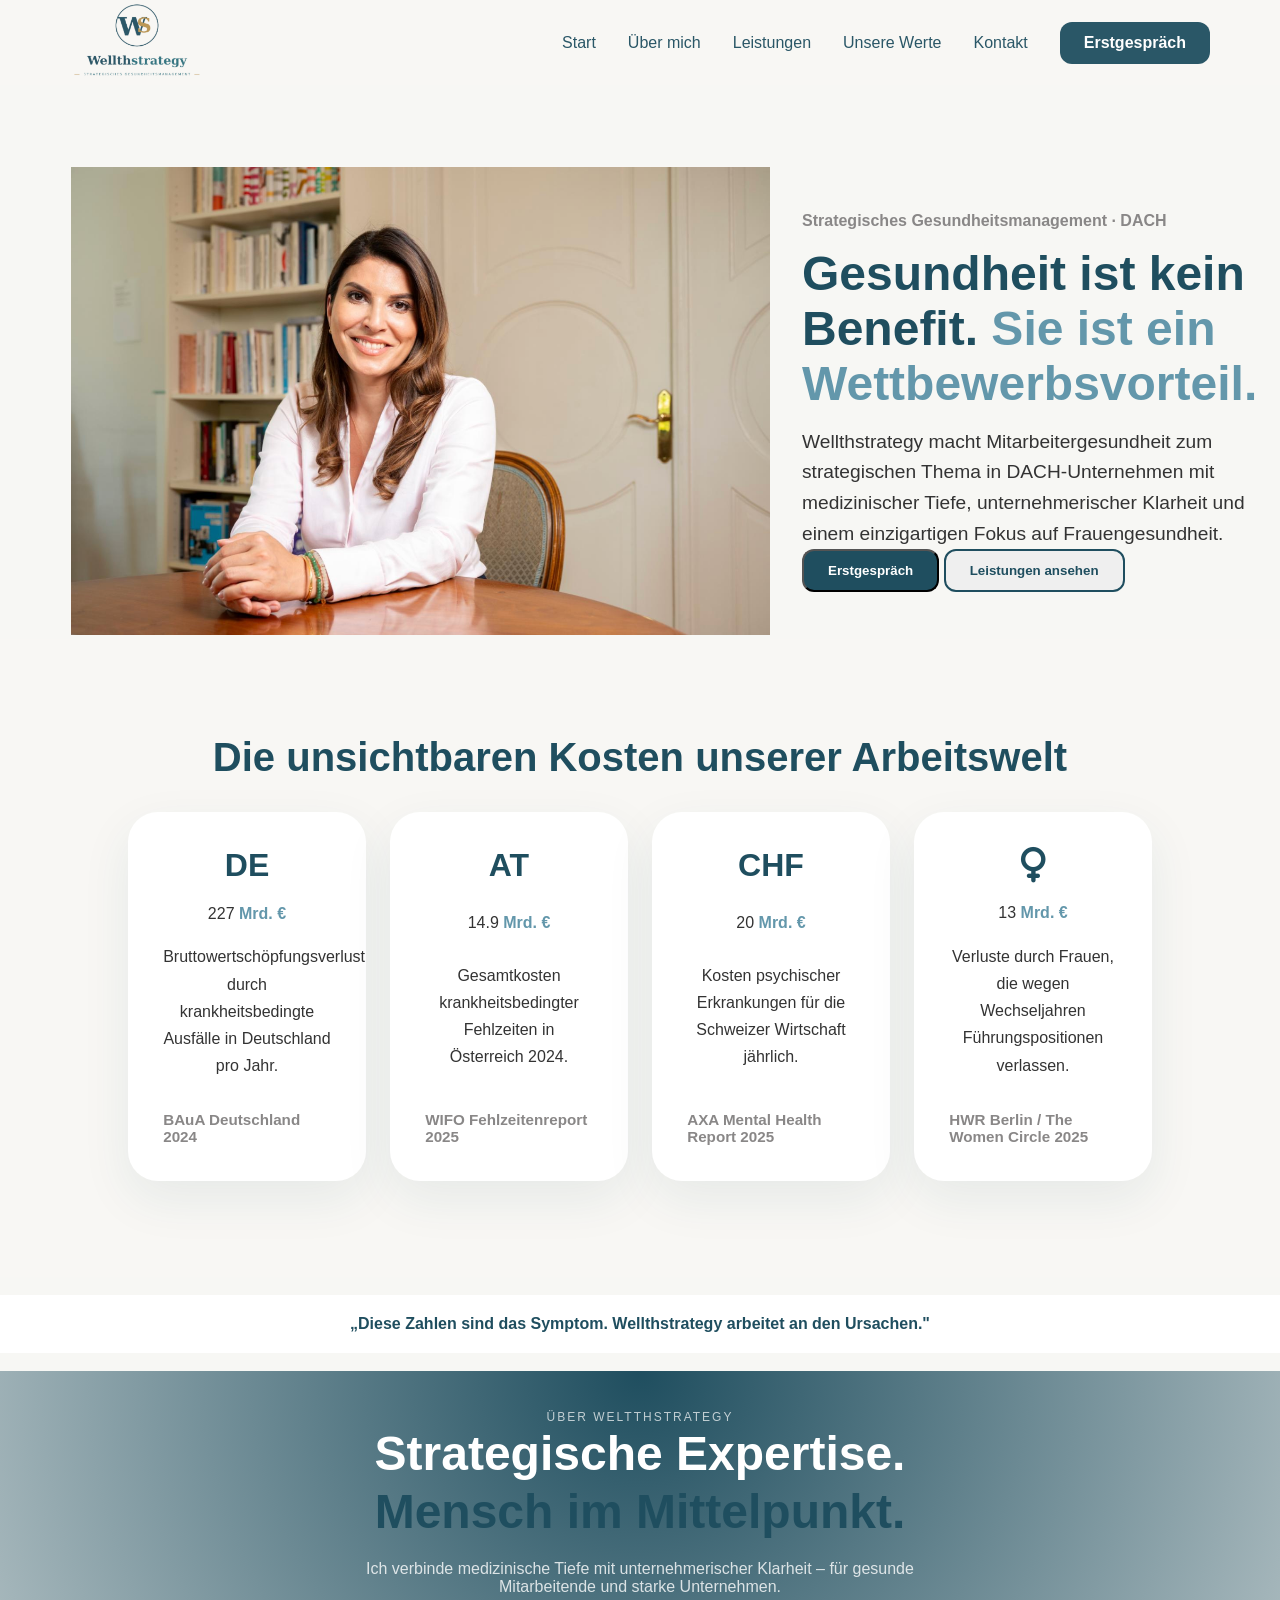
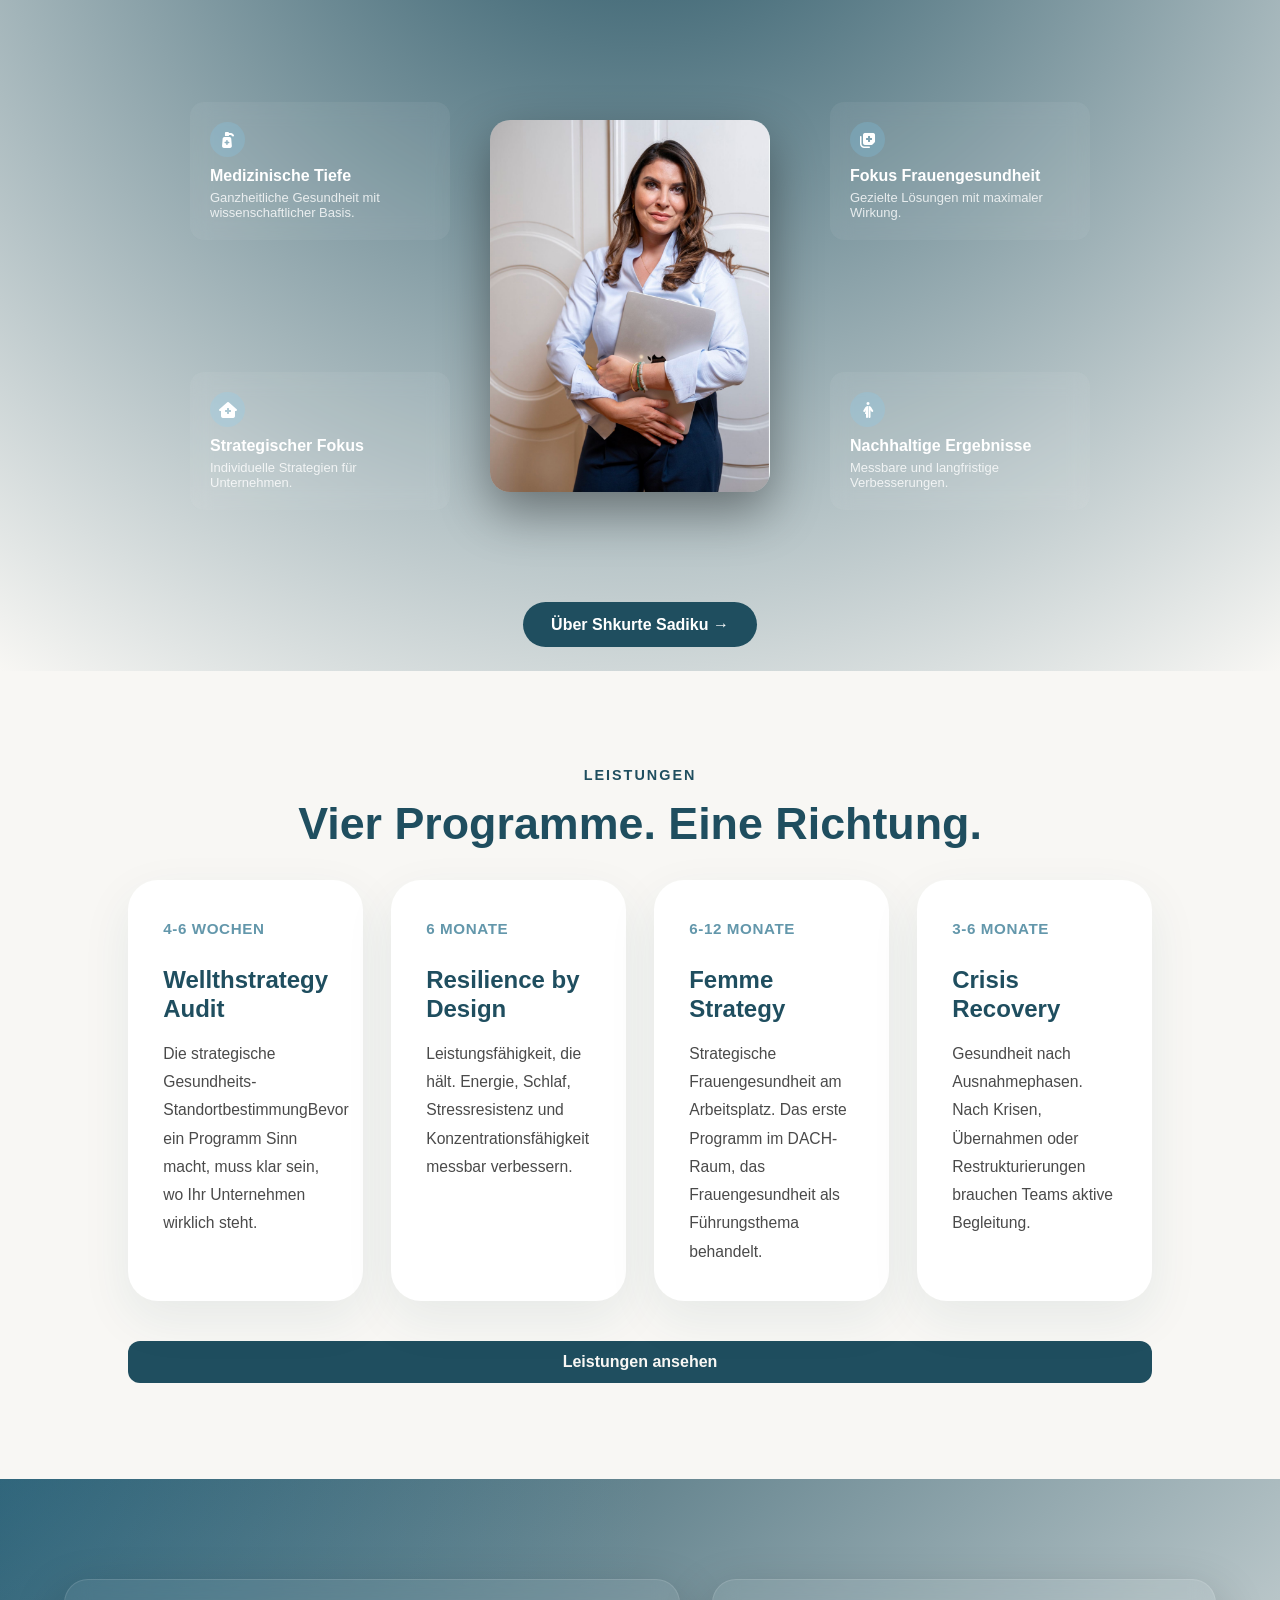
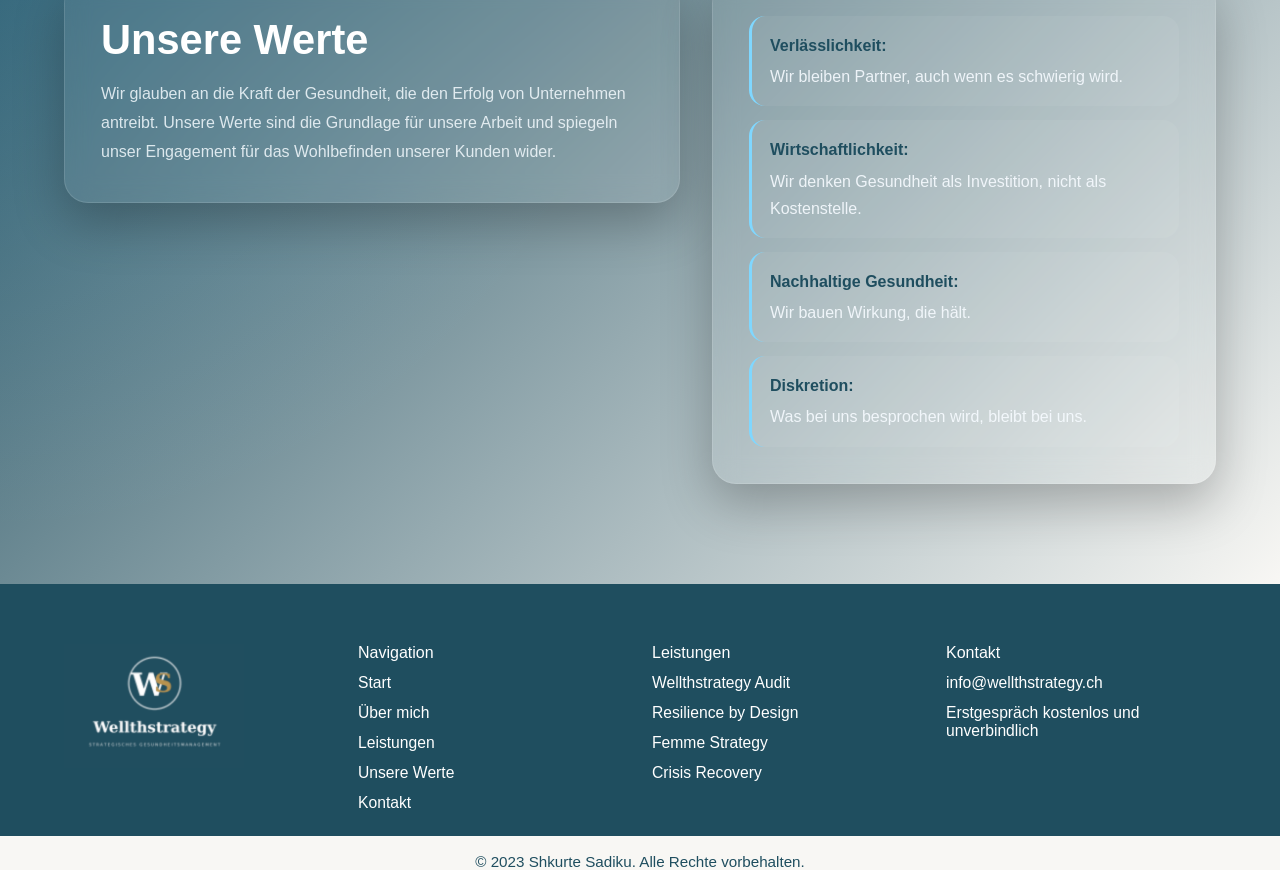
==== commit 4a4d966d: "added some finishing touches" ====
--- a/index.html
+++ b/index.html
@@ -1,5 +1,5 @@
 <!DOCTYPE html>
-<html lang="en">
+<html lang="de">
 <head>
     <meta charset="UTF-8">
     <meta name="viewport" content="width=device-width, initial-scale=1.0">
@@ -23,7 +23,7 @@
             <img src="./images/Screenshot 2026-07-01 at 15.23.48.png" alt="Logo">
         </div>
         <input type="checkbox" id="menu-toggle" class="menu-checkbox">
-        <label for="menu-toggle" class="menu-toggle" aria-label="Open navigation">
+        <label for="menu-toggle" class="menu-toggle" aria-label="Navigation öffnen">
             <i class="fa-solid fa-bars"></i>
         </label>
         <div class="navBar">
@@ -31,12 +31,12 @@
                 <div class="row">
                     <div class="col">
                         <a href="./index.html">Start</a>
-                        <a href="./about.html">About Me</a>               
-                        <a href="./services.html">Services</a>
-                        <a href="./demands.html">Our Demands</a>
-                        <a href="./contact.html">Contact</a>
-
-                    <a href="./contact.html" class="btn">Initial Consultation</a>
+                        <a href="./about.html">Über mich</a>               
+                        <a href="./services.html">Leistungen</a>
+                        <a href="./demands.html">Unsere Werte</a>
+                        <a href="./contact.html">Kontakt</a>
+
+                    <a href="./contact.html" class="btn">Erstgespräch</a>
                     </div>
                 </div>
             </div>
@@ -48,7 +48,7 @@
         <div class="container">
             <div class="row">
                 <div class="col">
-                    <a href="./index.html"><img src="./images/Screenshot 2026-07-01 at 15.15.22.png" alt="Introduction Image"></a>
+                    <a href="./index.html"><img src="./images/Screenshot 2026-07-01 at 15.15.22.png" alt="Einführungsbild"></a>
                     
                 </div>
                 <div class="col">
@@ -60,8 +60,8 @@
                         Thema in DACH-Unternehmen mit medizinischer Tiefe,
                         unternehmerischer Klarheit und einem einzigartigen Fokus auf
                         Frauengesundheit.</p>
-                    <button href="./contact.html" class="btn">Initial Consultation</button>
-                    <button href="./services.html" class="btnn">View Services</button>
+                    <button href="./contact.html" class="btn">Erstgespräch</button>
+                    <button href="./services.html" class="btnn">Leistungen ansehen</button>
 
                 </div>
             </div>
@@ -169,7 +169,7 @@
 <section class="services">
     <h6>Leistungen</h6>
     <div class="container">
-        <h2>Four Programs. One Direction</h2>
+        <h2>Vier Programme. Eine Richtung.</h2>
 
         <div class="row">
             <div class="col">
@@ -195,7 +195,7 @@
         </div>
 
         <div class="button">
-            <a href="./services.html" class="btn">View Services</a>
+            <a href="./services.html" class="btn">Leistungen ansehen</a>
         </div>
     </div>
 
@@ -230,10 +230,10 @@
                 </div>
                 <div class="col">Navigation
                     <a href="./index.html">Start</a>
-                    <a href="./about.html">About Me</a>               
-                    <a href="./services.html">Services</a>
-                    <a href="./demands.html">Our Demands</a>
-                    <a href="./contact.html">Contact</a>
+                    <a href="./about.html">Über mich</a>               
+                    <a href="./services.html">Leistungen</a>
+                    <a href="./demands.html">Unsere Werte</a>
+                    <a href="./contact.html">Kontakt</a>
 
 
                 </div>
@@ -255,7 +255,7 @@
       
     </footer>
       <div class="rights">
-            <p>&copy; 2023 Shkurte Sadiku. All rights reserved.</p>
+            <p>&copy; 2023 Shkurte Sadiku. Alle Rechte vorbehalten.</p>
         </div>
 
    </main>
--- a/css/style.css
+++ b/css/style.css
@@ -713,6 +713,7 @@
     order: -1;
   }
   .hero__image img {
+    width: min(100%, 260px);
     height: auto;
   }
   .hero .card {
@@ -830,64 +831,56 @@
 }
 .about-founder .container .left {
   display: flex;
-  justify-content: space-between;
-  align-items: center;
+  justify-content: center;
+  align-items: stretch;
+  gap: 0;
+}
+.about-founder .container .quote-card {
+  width: 420px;
+  height: 540px;
+  background: #184b5d;
+  color: #fff;
+  padding: 50px;
+  border-radius: 28px 0 0 28px;
+  display: flex;
   flex-direction: column;
 }
-.about-founder .container .left .quote-card {
-  background: #184b5d;
-  color: white;
-  padding: 40px;
-  border-radius: 28px 16px 16px 28px;
-}
-.about-founder .container .left .quote-card .quote-icon {
-  font-size: 90px;
-  line-height: 1;
+.about-founder .container .quote-card .quote-icon {
+  font-size: 60px;
   opacity: 0.2;
 }
-.about-founder .container .left .quote-card h2 {
-  margin-top: 10px;
-  font-weight: 600;
-}
-.about-founder .container .left .quote-card .author {
-  margin-top: 40px;
-}
-.about-founder .container .left .quote-card .author h3 {
+.about-founder .container .quote-card h2 {
+  font-size: 34px;
+  line-height: 1.15;
+  font-weight: 700;
+  flex: 1;
+}
+.about-founder .container .quote-card .author h3 {
+  font-size: 34px;
   margin-bottom: 8px;
-  font-size: 24px;
-}
-.about-founder .container .left .quote-card .author p {
-  color: #c4d2d8;
-}
-@media (max-width: 768px) {
-  .about-founder .container .left .quote-card {
-    border-radius: 28px 28px 28px 28px;
-    padding: 30px;
-    font-size: 18px;
-  }
-}
-@media (max-width: 480px) {
-  .about-founder .container .left .quote-card {
-    padding: 20px;
-    font-size: 16px;
-  }
-  .about-founder .container .left .quote-card .quote-icon {
-    font-size: 60px;
-  }
-  .about-founder .container .left .quote-card .author h3 {
-    font-size: 18px;
-  }
-}
-.about-founder .container .left .image-card img {
-  width: 310px;
+}
+.about-founder .container .quote-card .author p {
+  color: #c6d5db;
+  font-size: 22px;
+}
+@media (max-width: 768px) {
+  .about-founder .container .quote-card {
+    width: 100%;
+    margin: auto;
+    border-radius: 28px;
+    padding: 10px;
+  }
+}
+.about-founder .container .image-card img {
+  width: 300px;
   height: 540px;
+  object-fit: cover;
+  display: block;
   border-radius: 0 28px 28px 0;
 }
 @media (max-width: 768px) {
-  .about-founder .container .left .image-card img {
-    width: 100%;
-    height: auto;
-    border-radius: 28px;
+  .about-founder .container .image-card img {
+    display: none;
   }
 }
 .about-founder .container .right .content-box {
@@ -1138,4 +1131,549 @@
   }
 }
 
+.service-section {
+  background-color: #ffffff;
+  padding: 6rem 0;
+}
+.service-section .container {
+  width: 80%;
+  margin: 0 auto;
+}
+.service-section .service-card {
+  width: 80%;
+  margin: 0 auto;
+  display: grid;
+  grid-template-columns: 1fr 1.2fr;
+  gap: 3rem;
+  background: #f8f7f4;
+  border-radius: 24px;
+  padding: 3rem;
+  box-shadow: 0 18px 50px rgba(31, 78, 95, 0.08);
+  margin-bottom: 2rem;
+  transition: transform 0.3s ease, box-shadow 0.3s ease;
+}
+.service-section .service-card:hover {
+  transform: translateY(-8px);
+  box-shadow: 0 26px 60px rgba(31, 78, 95, 0.12);
+}
+.service-section .service-card .service-left {
+  display: flex;
+  flex-direction: column;
+  justify-content: space-between;
+}
+.service-section .service-card .service-left .top {
+  margin-bottom: 2rem;
+}
+.service-section .service-card .service-left .top h2 {
+  color: #1f4e5f;
+  font-size: 1.8rem;
+  font-weight: 600;
+  margin-bottom: 1rem;
+  line-height: 1.2;
+}
+.service-section .service-card .service-left .top p {
+  color: #5f6468;
+  font-size: 1rem;
+  line-height: 1.8;
+  margin: 0;
+}
+.service-section .service-card .service-left .bottom {
+  padding-top: 2rem;
+  border-top: 2px solid #f0ede8;
+}
+.service-section .service-card .service-left .bottom span {
+  color: #6397ab;
+  font-size: 0.85rem;
+  font-weight: 600;
+  text-transform: uppercase;
+  letter-spacing: 1px;
+  display: block;
+  margin-bottom: 0.5rem;
+}
+.service-section .service-card .service-left .bottom h3 {
+  color: #1f4e5f;
+  font-size: 1.6rem;
+  font-weight: 600;
+  margin: 0;
+}
+.service-section .service-card .service-right {
+  display: flex;
+  flex-direction: column;
+  gap: 1.5rem;
+}
+.service-section .service-card .service-right .description {
+  color: #5f6468;
+  font-size: 0.98rem;
+  line-height: 1.8;
+  margin: 0;
+}
+.service-section .service-card .service-right h4 {
+  color: #1f4e5f;
+  font-size: 1.1rem;
+  font-weight: 600;
+  margin-bottom: 1rem;
+  text-transform: uppercase;
+  letter-spacing: 0.5px;
+}
+.service-section .service-card .service-right ul {
+  list-style: none;
+  padding: 0;
+  margin: 0;
+  display: flex;
+  flex-direction: column;
+  gap: 0.8rem;
+}
+.service-section .service-card .service-right ul li {
+  color: #5f6468;
+  font-size: 0.95rem;
+  line-height: 1.6;
+  padding-left: 1.5rem;
+  position: relative;
+}
+.service-section .service-card .service-right ul li::before {
+  content: "";
+  position: absolute;
+  left: 0;
+  top: 0.5rem;
+  width: 8px;
+  height: 8px;
+  background-color: #6397ab;
+  border-radius: 50%;
+}
+@media (max-width: 1024px) {
+  .service-section .service-card {
+    grid-template-columns: 1fr;
+    padding: 2.5rem;
+    gap: 2rem;
+  }
+}
+@media (max-width: 768px) {
+  .service-section {
+    padding: 4rem 0;
+  }
+  .service-section .container {
+    width: 90%;
+  }
+  .service-section .service-card {
+    padding: 2rem;
+    gap: 1.5rem;
+  }
+  .service-section .service-card .service-left .top {
+    margin-bottom: 1.5rem;
+  }
+  .service-section .service-card .service-left .top h2 {
+    font-size: 1.5rem;
+  }
+  .service-section .service-card .service-left .top p {
+    font-size: 0.95rem;
+  }
+  .service-section .service-card .service-left .bottom {
+    padding-top: 1.5rem;
+  }
+  .service-section .service-card .service-left .bottom h3 {
+    font-size: 1.3rem;
+  }
+  .service-section .service-card .service-right h4 {
+    font-size: 1rem;
+  }
+  .service-section .service-card .service-right ul li {
+    font-size: 0.9rem;
+  }
+}
+@media (max-width: 480px) {
+  .service-section {
+    padding: 3rem 0;
+  }
+  .service-section .service-card {
+    padding: 1.5rem;
+    gap: 1.5rem;
+  }
+  .service-section .service-card .service-left .top h2 {
+    font-size: 1.25rem;
+    margin-bottom: 0.8rem;
+  }
+  .service-section .service-card .service-left .top p {
+    font-size: 0.9rem;
+  }
+  .service-section .service-card .service-left .bottom span {
+    font-size: 0.8rem;
+  }
+  .service-section .service-card .service-left .bottom h3 {
+    font-size: 1.1rem;
+  }
+  .service-section .service-card .service-right .description {
+    font-size: 0.9rem;
+  }
+  .service-section .service-card .service-right h4 {
+    font-size: 0.95rem;
+    margin-bottom: 0.8rem;
+  }
+  .service-section .service-card .service-right ul li {
+    font-size: 0.85rem;
+    padding-left: 1.2rem;
+  }
+}
+
+.reachOut {
+  background: linear-gradient(135deg, #1f4e5f 0%, #2d6a7f 100%);
+  padding: 4rem 70px;
+  text-align: center;
+  border-radius: 20px;
+  margin: 4rem auto;
+  max-width: 90%;
+  width: 80%;
+  box-shadow: 0 18px 50px rgba(31, 78, 95, 0.15);
+}
+.reachOut h1 {
+  font-size: 2.5rem;
+  color: #ffffff;
+  margin-bottom: 1.5rem;
+  font-weight: 700;
+  line-height: 1.2;
+}
+.reachOut p {
+  font-size: 1.1rem;
+  color: #e8f0f4;
+  margin-bottom: 2rem;
+  line-height: 1.7;
+  max-width: 600px;
+  margin-left: auto;
+  margin-right: auto;
+}
+.reachOut .btn {
+  display: inline-block;
+  padding: 14px 32px;
+  background-color: #6397ab;
+  color: #ffffff;
+  border-radius: 12px;
+  text-decoration: none;
+  font-weight: 600;
+  font-size: 1rem;
+  transition: all 0.3s ease;
+  border: 2px solid #6397ab;
+}
+.reachOut .btn:hover {
+  background-color: transparent;
+  color: #6397ab;
+  border-color: #6397ab;
+  transform: translateY(-2px);
+  box-shadow: 0 8px 20px rgba(99, 151, 171, 0.3);
+}
+@media (max-width: 768px) {
+  .reachOut {
+    padding: 3rem 2rem;
+    width: 90%;
+    margin: 3rem auto;
+  }
+  .reachOut h1 {
+    font-size: 2rem;
+    margin-bottom: 1.2rem;
+  }
+  .reachOut p {
+    font-size: 1rem;
+    margin-bottom: 1.5rem;
+  }
+  .reachOut .btn {
+    padding: 12px 28px;
+    font-size: 0.95rem;
+  }
+}
+@media (max-width: 480px) {
+  .reachOut {
+    padding: 2.5rem 1.5rem;
+    width: 95%;
+    margin: 2rem auto;
+  }
+  .reachOut h1 {
+    font-size: 1.5rem;
+    margin-bottom: 1rem;
+  }
+  .reachOut p {
+    font-size: 0.95rem;
+    margin-bottom: 1.5rem;
+  }
+  .reachOut .btn {
+    padding: 10px 24px;
+    font-size: 0.9rem;
+  }
+}
+
+* {
+  margin: 0;
+  padding: 0;
+  box-sizing: border-box;
+}
+
+body {
+  font-family: Inter, sans-serif;
+  background: #f7f7f4;
+}
+
+.demands {
+  background: #1f4e5f;
+  padding: 100px 0;
+  text-align: center;
+  color: #ffffff;
+}
+.demands h2 {
+  font-size: 40px;
+  margin-bottom: 20px;
+}
+
+.hub {
+  padding: 150px 0;
+}
+.hub .container {
+  width: min(1200px, 90%);
+  margin: auto;
+  position: relative;
+  height: 900px;
+}
+.hub .center {
+  position: absolute;
+  left: 50%;
+  top: 50%;
+  transform: translate(-50%, -50%);
+  z-index: 10;
+}
+.hub .center .photo {
+  width: 240px;
+  height: 240px;
+  border-radius: 50%;
+  overflow: hidden;
+  background: #184b5d;
+  border: 10px solid white;
+  box-shadow: 0 25px 60px rgba(0, 0, 0, 0.15);
+}
+.hub .center .photo img {
+  width: 100%;
+  height: 100%;
+  object-fit: cover;
+}
+.hub .card {
+  position: absolute;
+  width: 290px;
+  background: white;
+  border-radius: 24px;
+  padding: 35px;
+  box-shadow: 0 20px 50px rgba(0, 0, 0, 0.08);
+  transition: 0.4s;
+}
+.hub .card:hover {
+  transform: translateY(-10px);
+  box-shadow: 0 35px 70px rgba(0, 0, 0, 0.15);
+}
+.hub .card .number {
+  width: 45px;
+  height: 45px;
+  border-radius: 50%;
+  background: #184b5d;
+  color: white;
+  display: flex;
+  justify-content: center;
+  align-items: center;
+  margin-bottom: 20px;
+}
+.hub .card h3 {
+  margin-bottom: 15px;
+  color: #184b5d;
+  font-size: 28px;
+}
+.hub .card p {
+  line-height: 1.8;
+  color: #666;
+}
+.hub .top-left {
+  top: 70px;
+  left: 0;
+}
+.hub .top-right {
+  top: 70px;
+  right: 0;
+}
+.hub .bottom-left {
+  bottom: 70px;
+  left: 0;
+}
+.hub .bottom-right {
+  bottom: 70px;
+  right: 0;
+}
+.hub {
+  /* Connection Lines */
+}
+.hub .container::before,
+.hub .container::after {
+  content: "";
+  position: absolute;
+  left: 50%;
+  top: 50%;
+  width: 520px;
+  height: 2px;
+  background: #d7d7d7;
+  transform-origin: center;
+}
+.hub .container::before {
+  transform: translate(-50%, -50%) rotate(35deg);
+}
+.hub .container::after {
+  transform: translate(-50%, -50%) rotate(-35deg);
+}
+
+/* Responsive */
+@media (max-width: 992px) {
+  .hub .container {
+    height: auto;
+    display: flex;
+    flex-direction: column;
+    gap: 30px;
+    align-items: center;
+  }
+  .hub .container::before,
+  .hub .container::after {
+    display: none;
+  }
+  .hub .center,
+  .hub .card {
+    position: static;
+    transform: none;
+  }
+  .hub .photo {
+    margin-bottom: 20px;
+  }
+  .hub .card {
+    width: 100%;
+    max-width: 500px;
+  }
+}
+.contact-page .contact-hero {
+  padding: 100px 0 60px;
+  background: linear-gradient(180deg, #163f4d 0%, #f8f7f4 100%);
+  color: #f8f7f4;
+}
+.contact-page .contact-hero .container {
+  max-width: 1120px;
+  margin: 0 auto;
+  padding: 0 70px;
+}
+.contact-page .contact-hero .container h1 {
+  font-size: 3rem;
+  line-height: 1.05;
+  margin-bottom: 1rem;
+  color: #1f4e5f;
+}
+.contact-page .contact-hero .container p {
+  max-width: 760px;
+  font-size: 1.1rem;
+  line-height: 1.9;
+  color: #f8f7f4;
+}
+.contact-page .contact-details.container {
+  padding: 80px 70px 120px;
+  background: #ffffff;
+}
+.contact-page .contact-details.container .row {
+  display: flex;
+  gap: 40px;
+  align-items: flex-start;
+  flex-wrap: wrap;
+}
+.contact-page .contact-details.container .col {
+  flex: 1 1 360px;
+  min-width: 320px;
+}
+.contact-page .contact-details.container .contact-info h2 {
+  font-size: 2rem;
+  margin-bottom: 1rem;
+  color: #1f4e5f;
+}
+.contact-page .contact-details.container .contact-info p {
+  color: #525252;
+  line-height: 1.8;
+  margin-bottom: 1rem;
+}
+.contact-page .contact-details.container .contact-info a {
+  color: #1f4e5f;
+  text-decoration: none;
+  font-weight: 600;
+}
+.contact-page .contact-details.container .contact-info a:hover {
+  color: #6397ab;
+}
+.contact-page .contact-details.container .contact-form {
+  background: #f8f7f4;
+  border-radius: 28px;
+  padding: 40px;
+  box-shadow: 0 30px 70px rgba(0, 0, 0, 0.08);
+}
+.contact-page .contact-details.container .contact-form h2 {
+  font-size: 2rem;
+  margin-bottom: 1.5rem;
+  color: #1f4e5f;
+}
+.contact-page .contact-details.container .contact-form form {
+  display: grid;
+  gap: 1rem;
+}
+.contact-page .contact-details.container .contact-form form label {
+  display: block;
+  font-size: 0.95rem;
+  color: #3e5664;
+  margin-bottom: 0.4rem;
+}
+.contact-page .contact-details.container .contact-form form input,
+.contact-page .contact-details.container .contact-form form textarea {
+  width: 100%;
+  border: 1px solid #d7d7d7;
+  border-radius: 16px;
+  padding: 18px 20px;
+  font: inherit;
+  color: #1f4e5f;
+  background: #ffffff;
+  transition: border-color 0.2s ease, box-shadow 0.2s ease;
+}
+.contact-page .contact-details.container .contact-form form input:focus,
+.contact-page .contact-details.container .contact-form form textarea:focus {
+  outline: none;
+  border-color: #1f4e5f;
+  box-shadow: 0 0 0 4px rgba(31, 78, 95, 0.08);
+}
+.contact-page .contact-details.container .contact-form form textarea {
+  min-height: 180px;
+  resize: vertical;
+}
+.contact-page .contact-details.container .contact-form form .btn {
+  width: fit-content;
+  padding: 14px 30px;
+  background-color: #1f4e5f;
+  color: #ffffff;
+  border-radius: 14px;
+  border: none;
+  cursor: pointer;
+  font-weight: 700;
+  transition: background-color 0.2s ease, transform 0.2s ease;
+}
+.contact-page .contact-details.container .contact-form form .btn:hover {
+  background-color: #163f4d;
+  transform: translateY(-2px);
+}
+
+@media (max-width: 768px) {
+  .contact-page .contact-hero .container {
+    padding: 0 30px;
+  }
+  .contact-page .contact-hero .container h1 {
+    font-size: 2.4rem;
+  }
+  .contact-page .contact-details.container {
+    padding: 60px 30px 80px;
+  }
+  .contact-page .contact-details.container .row {
+    flex-direction: column;
+  }
+  .contact-page .contact-details.container .contact-form {
+    padding: 30px;
+  }
+}
+
 /*# sourceMappingURL=style.css.map */
